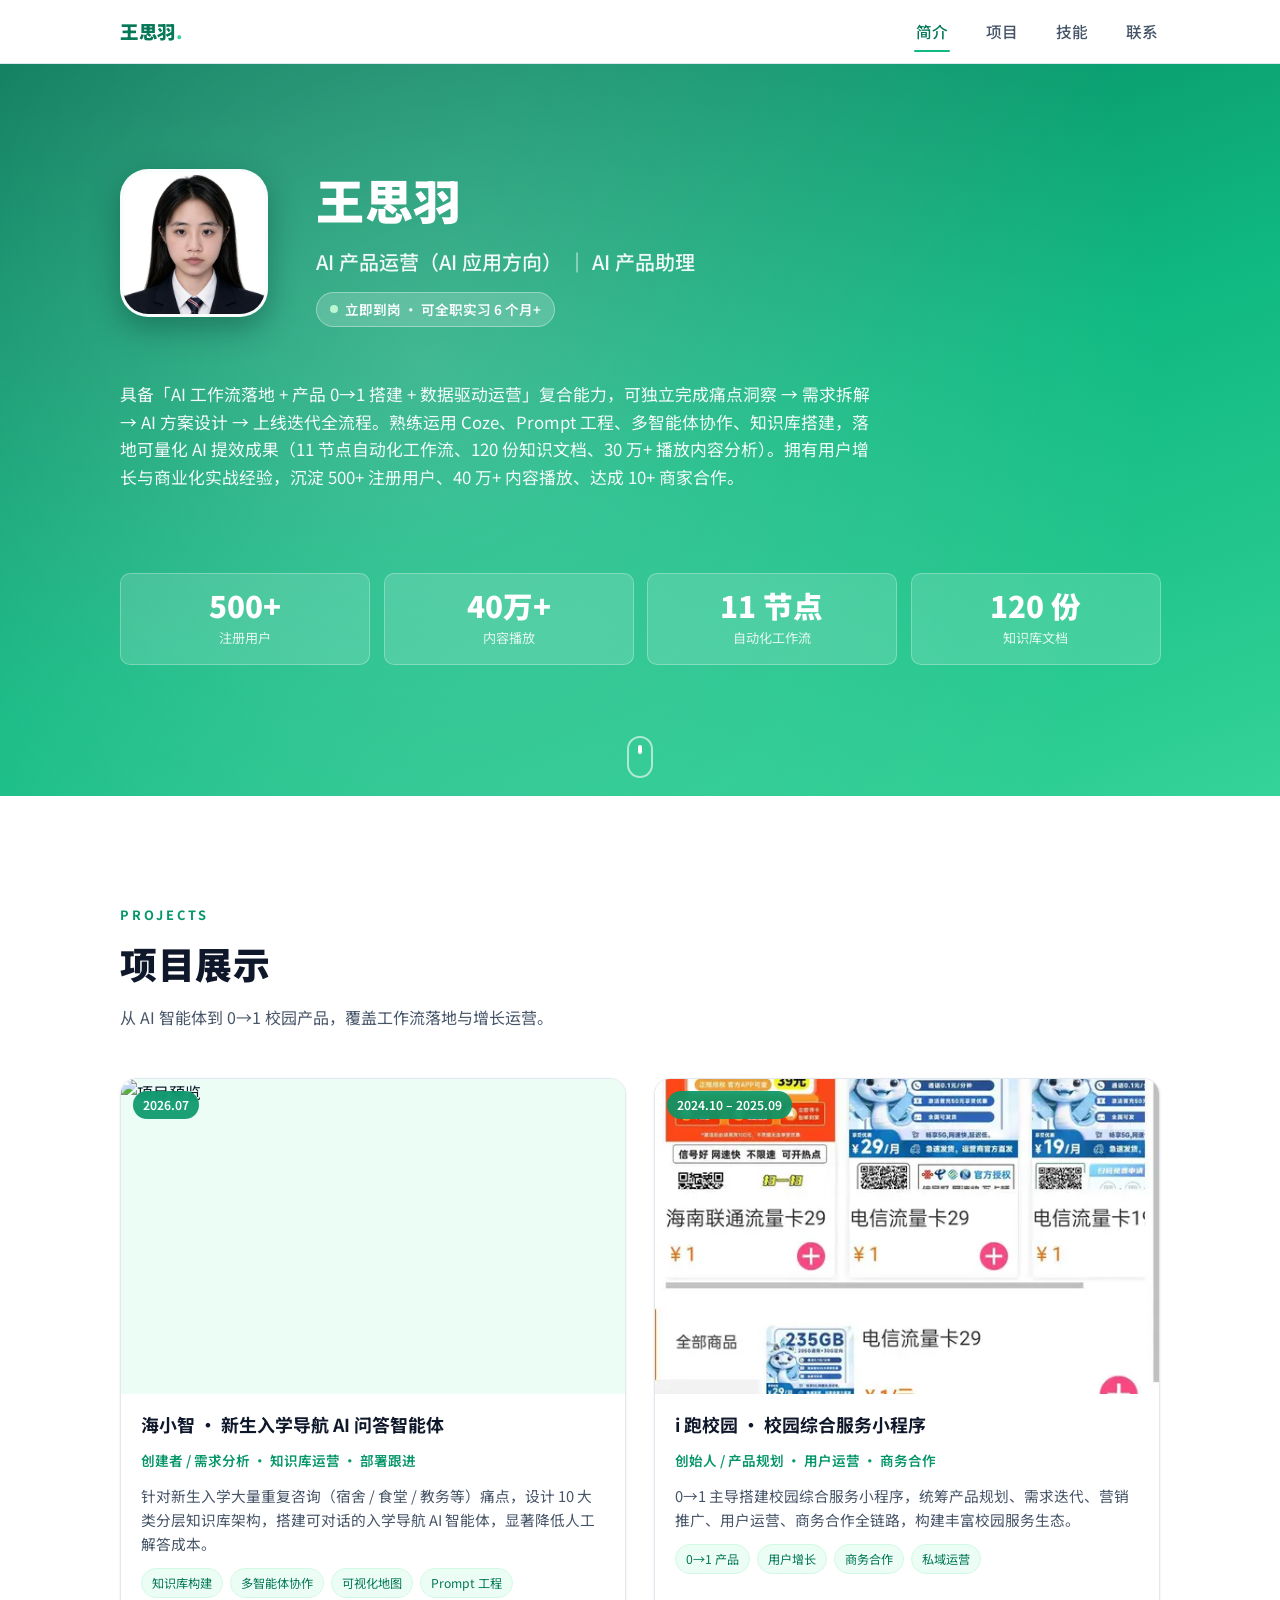
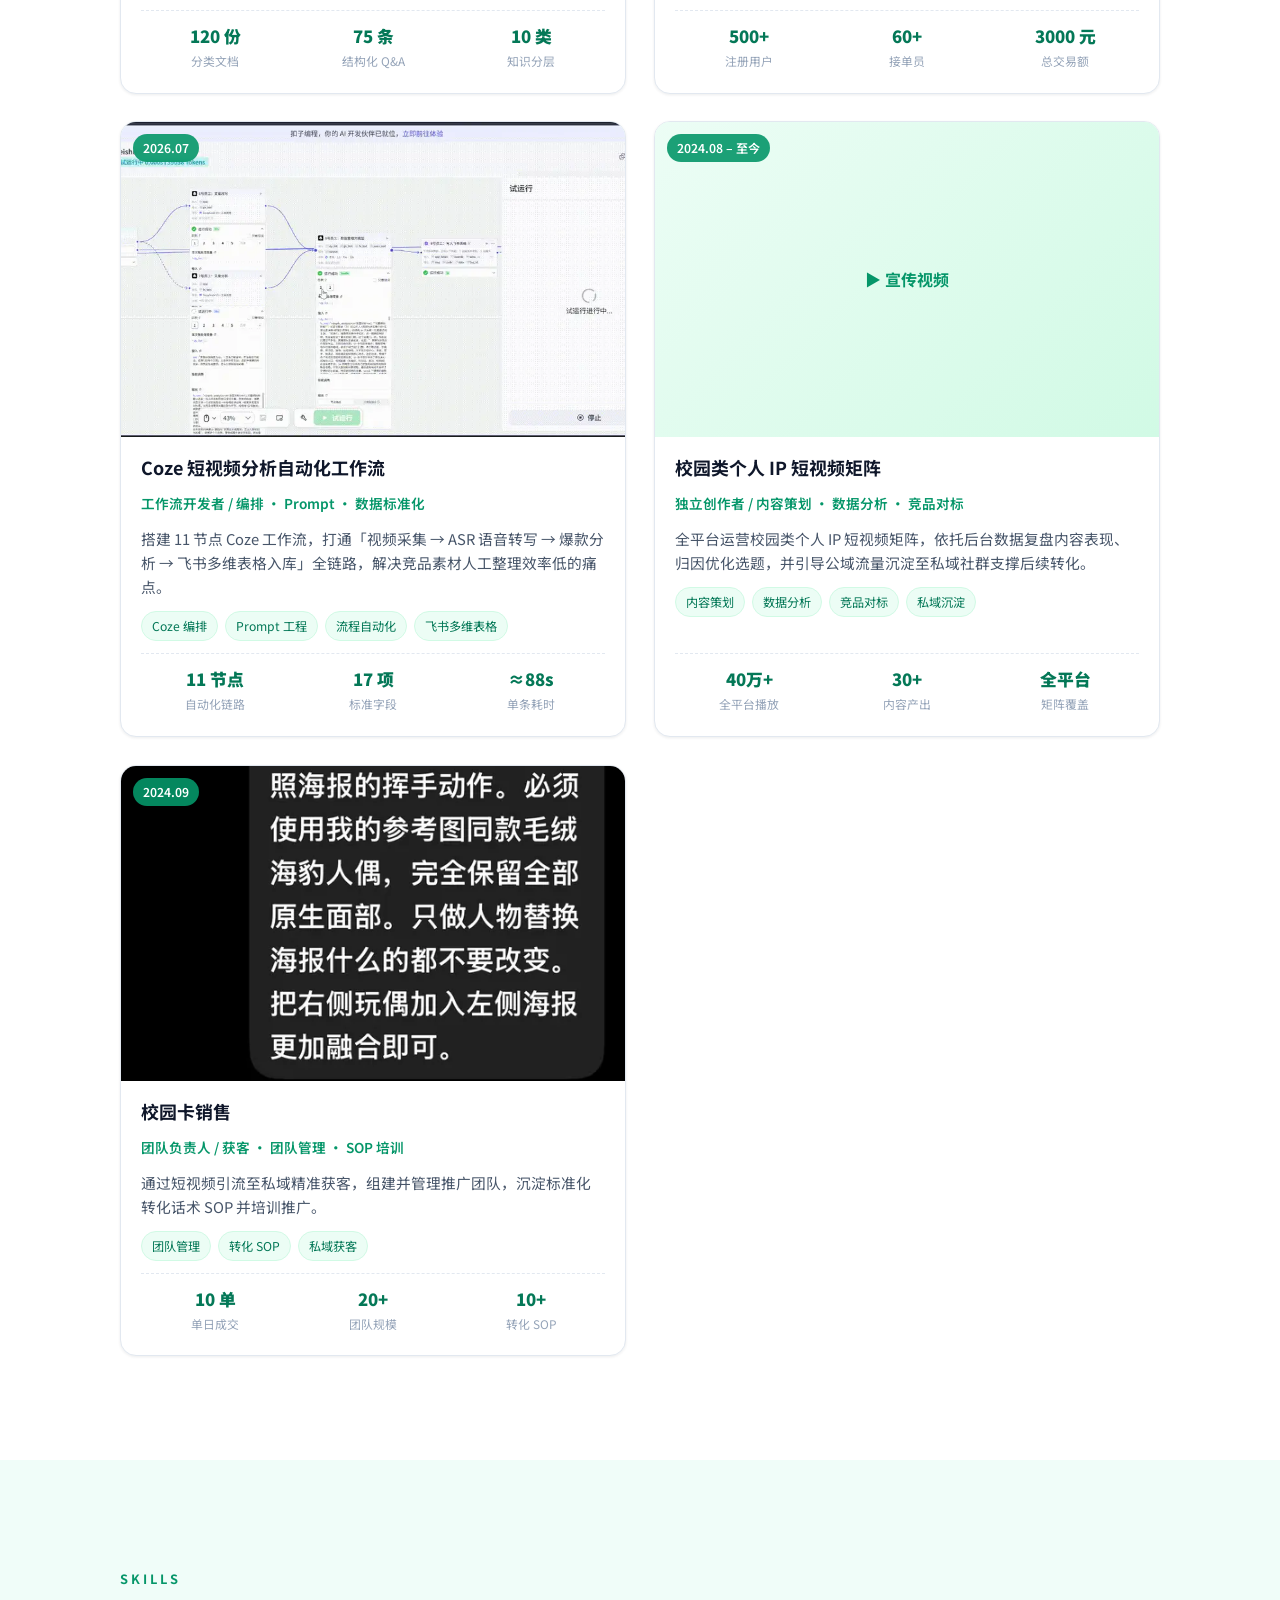
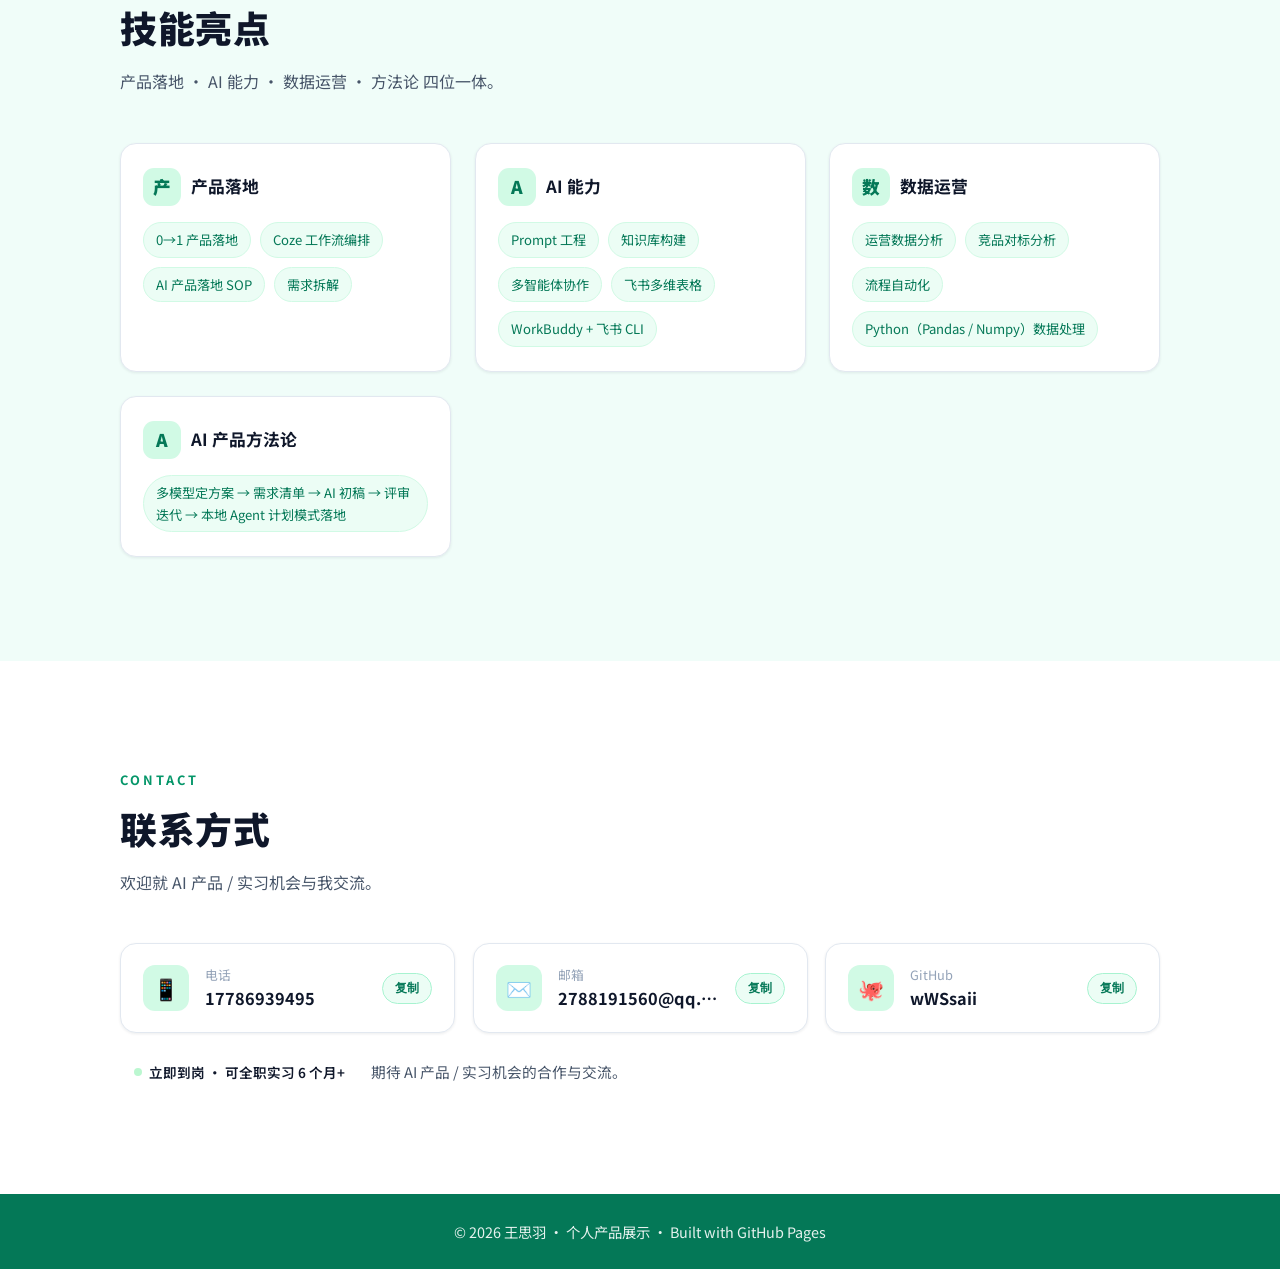
==== index.html @ ca80eb7d "feat: 构建王思羽个人产品展示单页应用：科技绿主题、data.json 数据驱动、响应式与滚动/悬停交互动效，适配 GitHub 变更类型: feat（新功能） 修改文件:   - assets/" ====
<!DOCTYPE html>
<html lang="zh-CN">
<head>
  <meta charset="UTF-8" />
  <meta name="viewport" content="width=device-width, initial-scale=1.0" />
  <title>王思羽 · 个人产品展示</title>
  <meta name="description" content="王思羽 · AI 产品运营 / AI 产品助理 个人产品展示 —— AI 工作流落地、产品 0→1 搭建、数据驱动运营。" />
  <link rel="preconnect" href="https://fonts.googleapis.com" />
  <link rel="preconnect" href="https://fonts.gstatic.com" crossorigin />
  <link href="https://fonts.googleapis.com/css2?family=Noto+Sans+SC:wght@400;500;700;900&display=swap" rel="stylesheet" />
  <link rel="stylesheet" href="assets/style.css" />
</head>
<body>
  <!-- 顶部导航 -->
  <header class="nav" id="nav">
    <div class="nav__inner">
      <a class="nav__brand" href="#hero" data-scroll>王思羽<span class="nav__brand-dot">.</span></a>
      <button class="nav__toggle" id="navToggle" aria-label="打开菜单" aria-expanded="false">
        <span></span><span></span><span></span>
      </button>
      <nav class="nav__links" id="navLinks">
        <a href="#hero" data-scroll>简介</a>
        <a href="#projects" data-scroll>项目</a>
        <a href="#skills" data-scroll>技能</a>
        <a href="#contact" data-scroll>联系</a>
      </nav>
    </div>
  </header>

  <main>
    <!-- 个人简介 / Hero -->
    <section id="hero" class="hero">
      <div class="hero__bg" aria-hidden="true"></div>
      <div class="container hero__inner" id="heroContent"><!-- JS 渲染 --></div>
      <a class="hero__scroll" href="#projects" data-scroll aria-label="向下滚动">
        <span class="hero__scroll-dot"></span>
      </a>
    </section>

    <!-- 项目展示 -->
    <section id="projects" class="section">
      <div class="container">
        <header class="section__head reveal">
          <span class="section__kicker">PROJECTS</span>
          <h2 class="section__title">项目展示</h2>
          <p class="section__sub">从 AI 智能体到 0→1 校园产品，覆盖工作流落地与增长运营。</p>
        </header>
        <div class="projects__grid" id="projectsGrid"><!-- JS 渲染 --></div>
      </div>
    </section>

    <!-- 技能亮点 -->
    <section id="skills" class="section section--alt">
      <div class="container">
        <header class="section__head reveal">
          <span class="section__kicker">SKILLS</span>
          <h2 class="section__title">技能亮点</h2>
          <p class="section__sub">产品落地 · AI 能力 · 数据运营 · 方法论 四位一体。</p>
        </header>
        <div class="skills__grid" id="skillsGrid"><!-- JS 渲染 --></div>
      </div>
    </section>

    <!-- 联系方式 -->
    <section id="contact" class="section">
      <div class="container">
        <header class="section__head reveal">
          <span class="section__kicker">CONTACT</span>
          <h2 class="section__title">联系方式</h2>
          <p class="section__sub">欢迎就 AI 产品 / 实习机会与我交流。</p>
        </header>
        <div id="contactWrap"><!-- JS 渲染 --></div>
      </div>
    </section>
  </main>

  <footer class="footer" id="footer"><!-- JS 渲染 --></footer>

  <!-- 灯箱 -->
  <div class="lightbox" id="lightbox" hidden aria-hidden="true">
    <div class="lightbox__backdrop" data-close></div>
    <div class="lightbox__panel" role="dialog" aria-modal="true">
      <button class="lightbox__close" data-close aria-label="关闭">&times;</button>
      <div class="lightbox__stage" id="lightboxStage"></div>
      <div class="lightbox__bar" id="lightboxBar"></div>
    </div>
  </div>

  <script src="assets/main.js"></script>
</body>
</html>
---- assets/style.css ----
/* ============================================================
   王思羽 · 个人产品展示  —  科技绿主题样式
   ============================================================ */

:root {
  /* 科技绿调色板 */
  --green-50: #ecfdf5;
  --green-100: #d1fae5;
  --green-200: #a7f3d0;
  --green-300: #6ee7b7;
  --green-400: #34d399;
  --green-500: #10b981;
  --green-600: #059669;
  --green-700: #047857;

  --accent: #34d399;
  --ink: #0f172a;        /* 主文字 */
  --muted: #475569;      /* 次要文字 */
  --faint: #94a3b8;      /* 弱化文字 */
  --bg: #ffffff;
  --bg-alt: #f0fdf9;     /* 浅绿区块 */
  --card: #ffffff;
  --border: #e2e8f0;
  --shadow-sm: 0 1px 3px rgba(15, 23, 42, .08);
  --shadow-md: 0 8px 24px rgba(5, 150, 105, .10);
  --shadow-lg: 0 18px 48px rgba(5, 150, 105, .18);

  --radius: 16px;
  --radius-sm: 10px;
  --maxw: 1120px;
  --nav-h: 64px;

  --ease: cubic-bezier(.2, .7, .2, 1);
  --font: "Noto Sans SC", -apple-system, BlinkMacSystemFont, "Segoe UI",
          "PingFang SC", "Microsoft YaHei", "Hiragino Sans GB", sans-serif;
}

* { box-sizing: border-box; }

html { scroll-behavior: smooth; }

body {
  margin: 0;
  font-family: var(--font);
  color: var(--ink);
  background: var(--bg);
  line-height: 1.65;
  -webkit-font-smoothing: antialiased;
  text-rendering: optimizeLegibility;
}

img, video { max-width: 100%; display: block; }

a { color: inherit; text-decoration: none; }

.container {
  width: 100%;
  max-width: var(--maxw);
  margin-inline: auto;
  padding-inline: clamp(18px, 5vw, 40px);
}

/* ====================== 导航 ====================== */
.nav {
  position: sticky;
  top: 0;
  z-index: 50;
  height: var(--nav-h);
  background: rgba(255, 255, 255, .82);
  backdrop-filter: saturate(160%) blur(12px);
  border-bottom: 1px solid var(--border);
  transition: box-shadow .3s var(--ease);
}
.nav.is-scrolled { box-shadow: var(--shadow-sm); }

.nav__inner {
  height: 100%;
  max-width: var(--maxw);
  margin-inline: auto;
  padding-inline: clamp(18px, 5vw, 40px);
  display: flex;
  align-items: center;
  justify-content: space-between;
}
.nav__brand {
  font-weight: 900;
  font-size: 1.15rem;
  letter-spacing: .5px;
  color: var(--green-700);
}
.nav__brand-dot { color: var(--green-400); }

.nav__links { display: flex; gap: clamp(14px, 3vw, 34px); }
.nav__links a {
  position: relative;
  font-weight: 500;
  font-size: .98rem;
  color: var(--muted);
  padding: 6px 2px;
  transition: color .25s var(--ease);
}
.nav__links a::after {
  content: "";
  position: absolute;
  left: 0; right: 100%;
  bottom: -2px;
  height: 2px;
  background: var(--green-500);
  border-radius: 2px;
  transition: right .3s var(--ease);
}
.nav__links a:hover,
.nav__links a.is-active { color: var(--green-700); }
.nav__links a:hover::after,
.nav__links a.is-active::after { right: 0; }

.nav__toggle {
  display: none;
  flex-direction: column;
  justify-content: center;
  gap: 5px;
  width: 42px; height: 42px;
  border: none;
  background: transparent;
  cursor: pointer;
}
.nav__toggle span {
  display: block;
  height: 2px;
  width: 22px;
  background: var(--ink);
  border-radius: 2px;
  transition: transform .3s var(--ease), opacity .3s var(--ease);
}
.nav.is-open .nav__toggle span:nth-child(1) { transform: translateY(7px) rotate(45deg); }
.nav.is-open .nav__toggle span:nth-child(2) { opacity: 0; }
.nav.is-open .nav__toggle span:nth-child(3) { transform: translateY(-7px) rotate(-45deg); }

/* ====================== Hero / 简介 ====================== */
.hero {
  position: relative;
  overflow: hidden;
  padding-top: clamp(48px, 9vw, 96px);
  padding-bottom: clamp(64px, 11vw, 130px);
  background: linear-gradient(160deg, var(--green-700), var(--green-500) 55%, var(--green-400));
  color: #fff;
}
.hero__bg {
  position: absolute;
  inset: -30% -10% auto -10%;
  height: 160%;
  background:
    radial-gradient(40% 55% at 18% 22%, rgba(255,255,255,.22), transparent 60%),
    radial-gradient(45% 50% at 82% 30%, rgba(255,255,255,.16), transparent 60%),
    radial-gradient(35% 45% at 60% 85%, rgba(255,255,255,.14), transparent 60%);
  background-size: 200% 200%;
  animation: bgFloat 16s var(--ease) infinite alternate;
  pointer-events: none;
}
@keyframes bgFloat {
  0%   { background-position: 0% 0%, 100% 0%, 50% 100%; }
  100% { background-position: 30% 40%, 70% 30%, 40% 60%; }
}

.hero__inner {
  position: relative;
  display: grid;
  grid-template-columns: auto 1fr;
  gap: clamp(22px, 4vw, 48px);
  align-items: center;
}
.avatar {
  width: clamp(96px, 16vw, 148px);
  height: clamp(96px, 16vw, 148px);
  border-radius: 28px;
  display: grid;
  place-items: center;
  font-size: clamp(2.6rem, 7vw, 4rem);
  font-weight: 900;
  color: var(--green-700);
  background: rgba(255, 255, 255, .92);
  box-shadow: 0 12px 30px rgba(2, 44, 34, .35);
  border: 3px solid rgba(255, 255, 255, .6);
}
.avatar--img { object-fit: cover; padding: 0; line-height: 0; }
.hero__name {
  margin: 0;
  font-size: clamp(1.9rem, 5vw, 3rem);
  font-weight: 900;
  letter-spacing: .5px;
}
.hero__title {
  margin: 6px 0 14px;
  font-size: clamp(1rem, 2.4vw, 1.25rem);
  font-weight: 500;
  color: rgba(255, 255, 255, .92);
}
.badge {
  display: inline-flex;
  align-items: center;
  gap: 7px;
  padding: 5px 13px;
  border-radius: 999px;
  font-size: .85rem;
  font-weight: 600;
  background: rgba(255, 255, 255, .18);
  border: 1px solid rgba(255, 255, 255, .35);
  backdrop-filter: blur(4px);
}
.badge::before {
  content: "";
  width: 8px; height: 8px;
  border-radius: 50%;
  background: #bbf7d0;
  box-shadow: 0 0 0 0 rgba(187, 247, 208, .8);
  animation: pulse 2s infinite;
}
@keyframes pulse {
  0%   { box-shadow: 0 0 0 0 rgba(187, 247, 208, .7); }
  70%  { box-shadow: 0 0 0 9px rgba(187, 247, 208, 0); }
  100% { box-shadow: 0 0 0 0 rgba(187, 247, 208, 0); }
}

.hero__summary {
  grid-column: 1 / -1;
  margin: 6px 0 0;
  max-width: 760px;
  color: rgba(255, 255, 255, .94);
  font-size: clamp(.95rem, 2vw, 1.05rem);
}

.hero__stats {
  grid-column: 1 / -1;
  margin-top: clamp(20px, 4vw, 34px);
  display: grid;
  grid-template-columns: repeat(4, 1fr);
  gap: 14px;
}
.stat {
  background: rgba(255, 255, 255, .14);
  border: 1px solid rgba(255, 255, 255, .28);
  border-radius: var(--radius-sm);
  padding: 16px 14px;
  text-align: center;
  transition: transform .3s var(--ease), background .3s var(--ease);
}
.stat:hover { transform: translateY(-4px); background: rgba(255, 255, 255, .22); }
.stat__value {
  font-size: clamp(1.3rem, 3.4vw, 1.85rem);
  font-weight: 900;
  line-height: 1.1;
}
.stat__label { font-size: .82rem; color: rgba(255, 255, 255, .85); margin-top: 4px; }

.hero__scroll {
  position: absolute;
  left: 50%;
  bottom: 18px;
  transform: translateX(-50%);
  width: 26px; height: 42px;
  border: 2px solid rgba(255, 255, 255, .6);
  border-radius: 16px;
  display: grid;
  place-items: start center;
  padding-top: 7px;
}
.hero__scroll-dot {
  width: 4px; height: 9px;
  border-radius: 4px;
  background: #fff;
  animation: scrollDot 1.8s var(--ease) infinite;
}
@keyframes scrollDot {
  0% { transform: translateY(0); opacity: 1; }
  70% { transform: translateY(14px); opacity: .2; }
  100% { transform: translateY(0); opacity: 1; }
}

/* ====================== 通用 Section ====================== */
.section { padding: clamp(56px, 9vw, 104px) 0; }
.section--alt { background: var(--bg-alt); }
.section__head { max-width: 720px; margin-bottom: clamp(28px, 5vw, 48px); }
.section__kicker {
  display: inline-block;
  font-size: .8rem;
  font-weight: 700;
  letter-spacing: 3px;
  color: var(--green-600);
  margin-bottom: 8px;
}
.section__title {
  margin: 0;
  font-size: clamp(1.6rem, 4vw, 2.3rem);
  font-weight: 900;
  letter-spacing: .5px;
}
.section__sub { margin: 10px 0 0; color: var(--muted); font-size: 1rem; }

/* ====================== 项目卡片 ====================== */
.projects__grid {
  display: grid;
  grid-template-columns: repeat(auto-fill, minmax(330px, 1fr));
  gap: clamp(18px, 3vw, 28px);
}
.card {
  display: flex;
  flex-direction: column;
  background: var(--card);
  border: 1px solid var(--border);
  border-radius: var(--radius);
  overflow: hidden;
  box-shadow: var(--shadow-sm);
  cursor: pointer;
  transition: transform .35s var(--ease), box-shadow .35s var(--ease), border-color .35s var(--ease);
}
.card:hover {
  transform: translateY(-8px);
  box-shadow: var(--shadow-lg);
  border-color: var(--green-200);
}
.card__media {
  position: relative;
  aspect-ratio: 16 / 10;
  background: var(--green-50);
  overflow: hidden;
}
.card__media img,
.card__media video {
  width: 100%; height: 100%;
  object-fit: cover;
  transition: transform .5s var(--ease);
}
.card:hover .card__media img,
.card:hover .card__media video { transform: scale(1.06); }
.card__media-placeholder {
  position: absolute; inset: 0;
  display: grid; place-items: center;
  color: var(--green-600);
  font-weight: 700;
  background: linear-gradient(135deg, var(--green-50), var(--green-100));
}
.card__period {
  position: absolute;
  top: 12px; left: 12px;
  padding: 4px 10px;
  font-size: .76rem;
  font-weight: 600;
  color: #fff;
  background: rgba(5, 150, 105, .9);
  border-radius: 999px;
  backdrop-filter: blur(2px);
}
.card__more {
  position: absolute;
  bottom: 12px; right: 12px;
  padding: 5px 11px;
  font-size: .78rem;
  font-weight: 600;
  color: var(--green-700);
  background: rgba(255, 255, 255, .92);
  border-radius: 999px;
  opacity: 0;
  transform: translateY(6px);
  transition: opacity .3s var(--ease), transform .3s var(--ease);
}
.card:hover .card__more { opacity: 1; transform: translateY(0); }

.card__body { padding: 18px 20px 22px; display: flex; flex-direction: column; gap: 12px; flex: 1; }
.card__name { margin: 0; font-size: 1.12rem; font-weight: 700; line-height: 1.4; }
.card__role { margin: 0; font-size: .85rem; color: var(--green-600); font-weight: 600; }
.card__desc { margin: 0; color: var(--muted); font-size: .92rem; }
.card__tags { display: flex; flex-wrap: wrap; gap: 7px; }
.tag {
  font-size: .76rem;
  padding: 4px 10px;
  border-radius: 999px;
  color: var(--green-700);
  background: var(--green-50);
  border: 1px solid var(--green-100);
  transition: background .25s var(--ease), color .25s var(--ease);
}
.card:hover .tag { background: var(--green-100); }
.card__metrics {
  margin-top: auto;
  display: flex;
  gap: 10px;
  padding-top: 12px;
  border-top: 1px dashed var(--border);
}
.metric { flex: 1; text-align: center; }
.metric__value { font-size: 1.05rem; font-weight: 900; color: var(--green-700); }
.metric__label { font-size: .74rem; color: var(--faint); }

/* ====================== 技能 ====================== */
.skills__grid {
  display: grid;
  grid-template-columns: repeat(auto-fill, minmax(260px, 1fr));
  gap: clamp(16px, 3vw, 24px);
}
.skill-card {
  background: var(--card);
  border: 1px solid var(--border);
  border-radius: var(--radius);
  padding: 24px 22px;
  box-shadow: var(--shadow-sm);
  transition: transform .35s var(--ease), box-shadow .35s var(--ease);
}
.skill-card:hover { transform: translateY(-6px); box-shadow: var(--shadow-md); }
.skill-card__head {
  display: flex; align-items: center; gap: 10px;
  margin-bottom: 16px;
}
.skill-card__icon {
  width: 38px; height: 38px;
  border-radius: 11px;
  display: grid; place-items: center;
  background: var(--green-100);
  color: var(--green-700);
  font-weight: 900;
  font-size: 1.1rem;
}
.skill-card__cat { margin: 0; font-size: 1.05rem; font-weight: 700; }
.skill-card__items { display: flex; flex-wrap: wrap; gap: 9px; }
.skill-card__items .tag {
  cursor: default;
  font-size: .82rem;
  padding: 6px 12px;
  transition: transform .25s var(--ease), background .25s var(--ease);
}
.skill-card__items .tag:hover { transform: translateY(-3px); background: var(--green-500); color: #fff; border-color: var(--green-500); }

/* ====================== 联系方式 ====================== */
.contact__grid {
  display: grid;
  grid-template-columns: repeat(auto-fit, minmax(240px, 1fr));
  gap: 18px;
}
.contact-card {
  display: flex;
  align-items: center;
  gap: 16px;
  background: var(--card);
  border: 1px solid var(--border);
  border-radius: var(--radius);
  padding: 20px 22px;
  box-shadow: var(--shadow-sm);
  transition: transform .3s var(--ease), box-shadow .3s var(--ease);
}
.contact-card:hover { transform: translateY(-5px); box-shadow: var(--shadow-md); border-color: var(--green-200); }
.contact-card__icon {
  flex: none;
  width: 46px; height: 46px;
  border-radius: 12px;
  display: grid; place-items: center;
  background: var(--green-100);
  color: var(--green-700);
  font-size: 1.3rem;
}
.contact-card__meta { min-width: 0; }
.contact-card__label { font-size: .8rem; color: var(--faint); }
.contact-card__value {
  font-weight: 700;
  font-size: 1.02rem;
  color: var(--ink);
  overflow: hidden; text-overflow: ellipsis; white-space: nowrap;
}
.contact-card__copy {
  margin-left: auto;
  flex: none;
  border: 1px solid var(--green-200);
  background: var(--green-50);
  color: var(--green-700);
  font-size: .78rem;
  font-weight: 600;
  padding: 6px 12px;
  border-radius: 999px;
  cursor: pointer;
  transition: background .25s var(--ease), color .25s var(--ease);
}
.contact-card__copy:hover { background: var(--green-500); color: #fff; border-color: var(--green-500); }
.contact-card__copy.is-done { background: var(--green-600); color: #fff; border-color: var(--green-600); }
.contact__avail {
  margin-top: 22px;
  display: flex; align-items: center; gap: 12px;
  flex-wrap: wrap;
}

/* ====================== 页脚 ====================== */
.footer {
  background: var(--green-700);
  color: rgba(255, 255, 255, .9);
  text-align: center;
  padding: 26px 18px;
  font-size: .9rem;
}

/* ====================== 灯箱 ====================== */
.lightbox {
  position: fixed;
  inset: 0;
  z-index: 100;
  display: grid;
  place-items: center;
  padding: clamp(14px, 4vw, 40px);
}
.lightbox[hidden] { display: none; }
.lightbox__backdrop {
  position: absolute; inset: 0;
  background: rgba(8, 28, 22, .82);
  backdrop-filter: blur(4px);
  animation: fadeIn .3s var(--ease);
}
.lightbox__panel {
  position: relative;
  width: min(960px, 100%);
  max-height: 90vh;
  overflow: auto;
  background: var(--bg);
  border-radius: var(--radius);
  box-shadow: var(--shadow-lg);
  animation: popIn .35s var(--ease);
}
@keyframes fadeIn { from { opacity: 0; } to { opacity: 1; } }
@keyframes popIn { from { opacity: 0; transform: translateY(16px) scale(.98); } to { opacity: 1; transform: none; } }
.lightbox__close {
  position: absolute; top: 12px; right: 12px;
  z-index: 2;
  width: 38px; height: 38px;
  border: none; border-radius: 50%;
  background: rgba(255, 255, 255, .9);
  color: var(--ink);
  font-size: 1.5rem; line-height: 1;
  cursor: pointer;
  box-shadow: var(--shadow-sm);
}
.lightbox__stage { background: var(--green-50); }
.lightbox__stage img,
.lightbox__stage video { width: 100%; max-height: 62vh; object-fit: contain; background: #06231a; }
.lightbox__bar { padding: 20px 24px 26px; }
.lightbox__bar h3 { margin: 0 0 4px; font-size: 1.2rem; }
.lightbox__bar .role { margin: 0 0 12px; color: var(--green-600); font-weight: 600; font-size: .9rem; }
.lightbox__bar p { margin: 0 0 12px; color: var(--muted); }
.lightbox__bar ul { margin: 0; padding-left: 18px; color: var(--muted); }
.lightbox__bar li { margin: 6px 0; }
.lightbox__thumbs { display: flex; gap: 8px; flex-wrap: wrap; margin-top: 14px; }
.lightbox__thumbs button {
  width: 64px; height: 44px;
  border: 2px solid transparent;
  border-radius: 8px;
  overflow: hidden;
  padding: 0; cursor: pointer;
  background: var(--green-100);
}
.lightbox__thumbs button.is-active { border-color: var(--green-600); }
.lightbox__thumbs img { width: 100%; height: 100%; object-fit: cover; }
.lightbox__nav {
  position: absolute; top: 50%; transform: translateY(-50%);
  width: 42px; height: 42px; border: none; border-radius: 50%;
  background: rgba(255,255,255,.9); cursor: pointer; font-size: 1.3rem; color: var(--ink);
  box-shadow: var(--shadow-sm);
}
.lightbox__nav--prev { left: 12px; }
.lightbox__nav--next { right: 12px; }

/* ====================== 滚动渐显 ====================== */
.reveal {
  opacity: 0;
  transform: translateY(28px);
  transition: opacity .7s var(--ease), transform .7s var(--ease);
  will-change: opacity, transform;
}
.reveal.is-visible { opacity: 1; transform: none; }
.reveal[data-delay="1"] { transition-delay: .08s; }
.reveal[data-delay="2"] { transition-delay: .16s; }
.reveal[data-delay="3"] { transition-delay: .24s; }
.reveal[data-delay="4"] { transition-delay: .32s; }

/* ====================== 响应式 ====================== */
@media (max-width: 860px) {
  .nav__toggle { display: flex; }
  .nav__links {
    position: absolute;
    top: var(--nav-h); left: 0; right: 0;
    flex-direction: column;
    gap: 0;
    background: #fff;
    border-bottom: 1px solid var(--border);
    box-shadow: var(--shadow-md);
    max-height: 0;
    overflow: hidden;
    transition: max-height .35s var(--ease);
  }
  .nav.is-open .nav__links { max-height: 280px; }
  .nav__links a { padding: 15px clamp(18px, 5vw, 40px); border-top: 1px solid var(--border); }
  .nav__links a::after { display: none; }
}

@media (max-width: 720px) {
  .hero__inner { grid-template-columns: 1fr; text-align: left; }
  .hero__stats { grid-template-columns: repeat(2, 1fr); }
}

@media (max-width: 460px) {
  .projects__grid { grid-template-columns: 1fr; }
  .hero__stats { grid-template-columns: repeat(2, 1fr); }
}

/* ====================== 降低动效偏好 ====================== */
@media (prefers-reduced-motion: reduce) {
  * { animation: none !important; scroll-behavior: auto !important; }
  .reveal { opacity: 1; transform: none; transition: none; }
  .card:hover, .skill-card:hover, .contact-card:hover, .stat:hover { transform: none; }
}
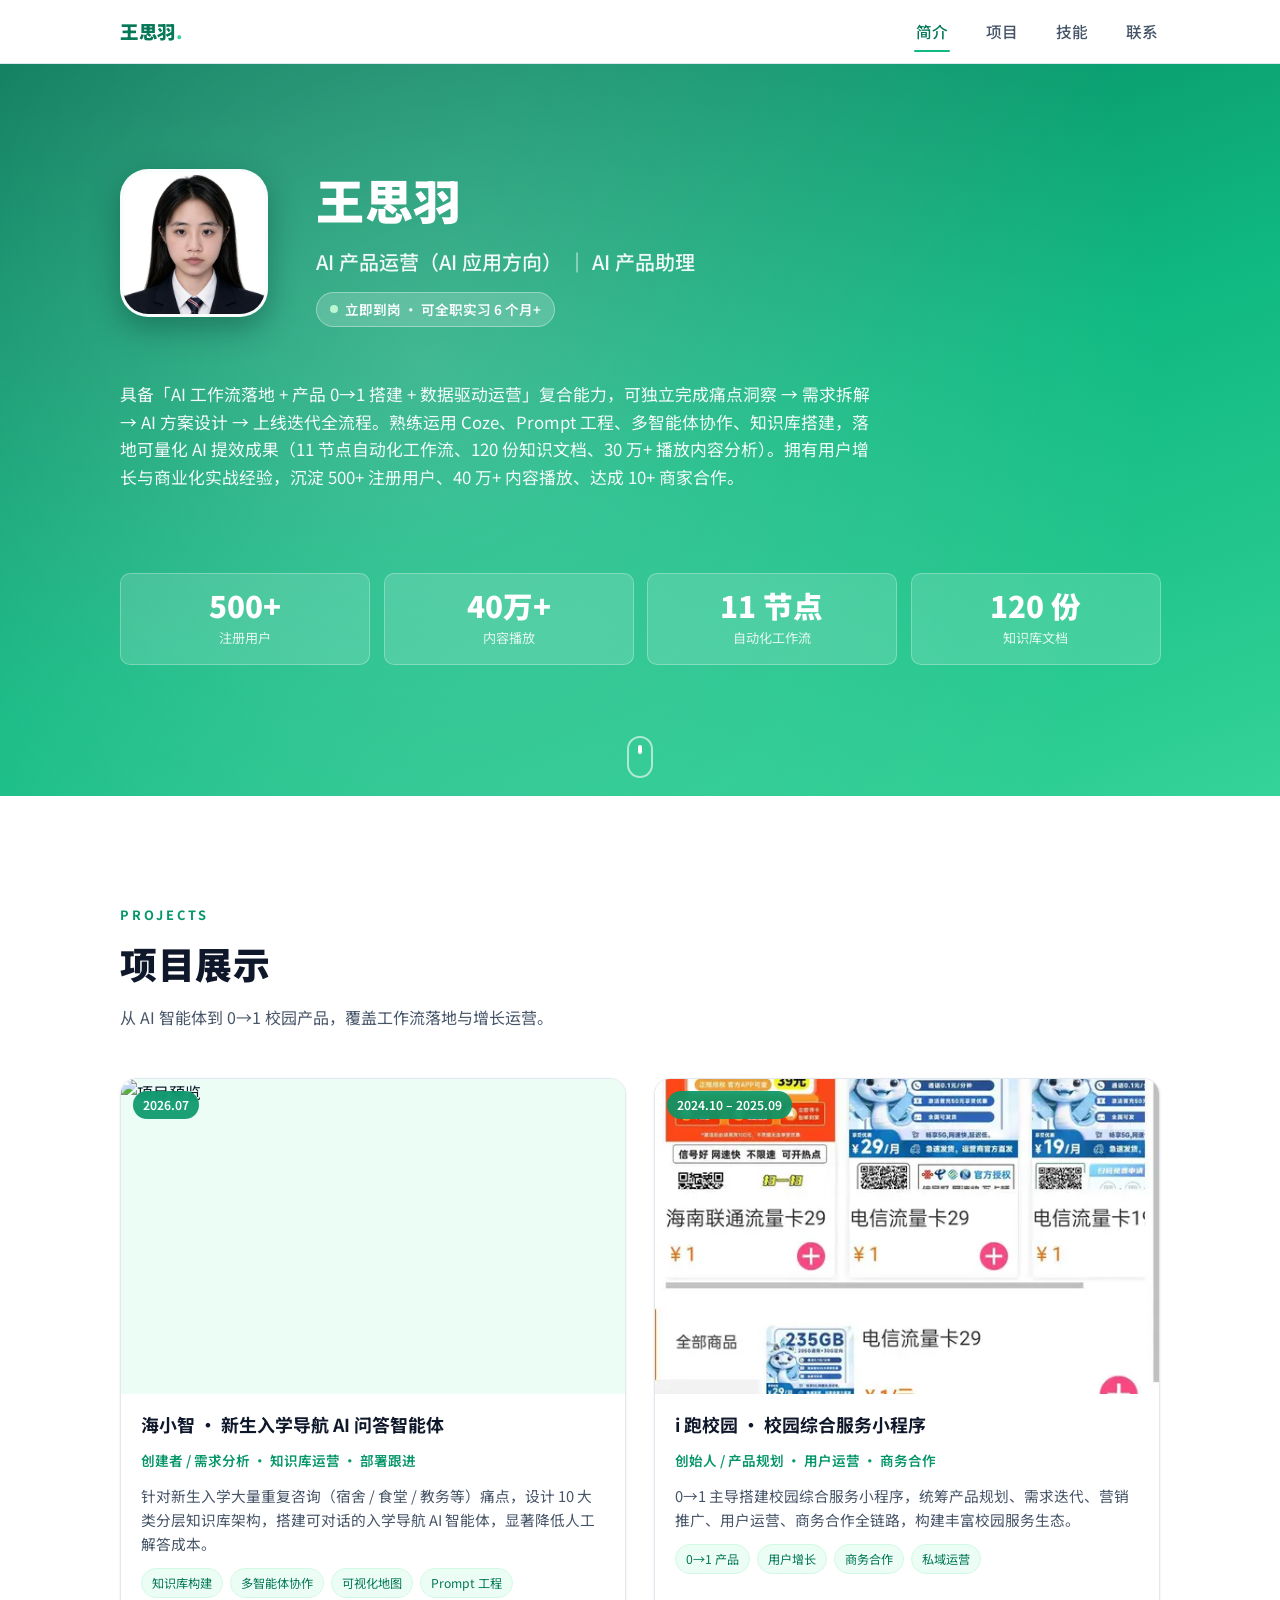
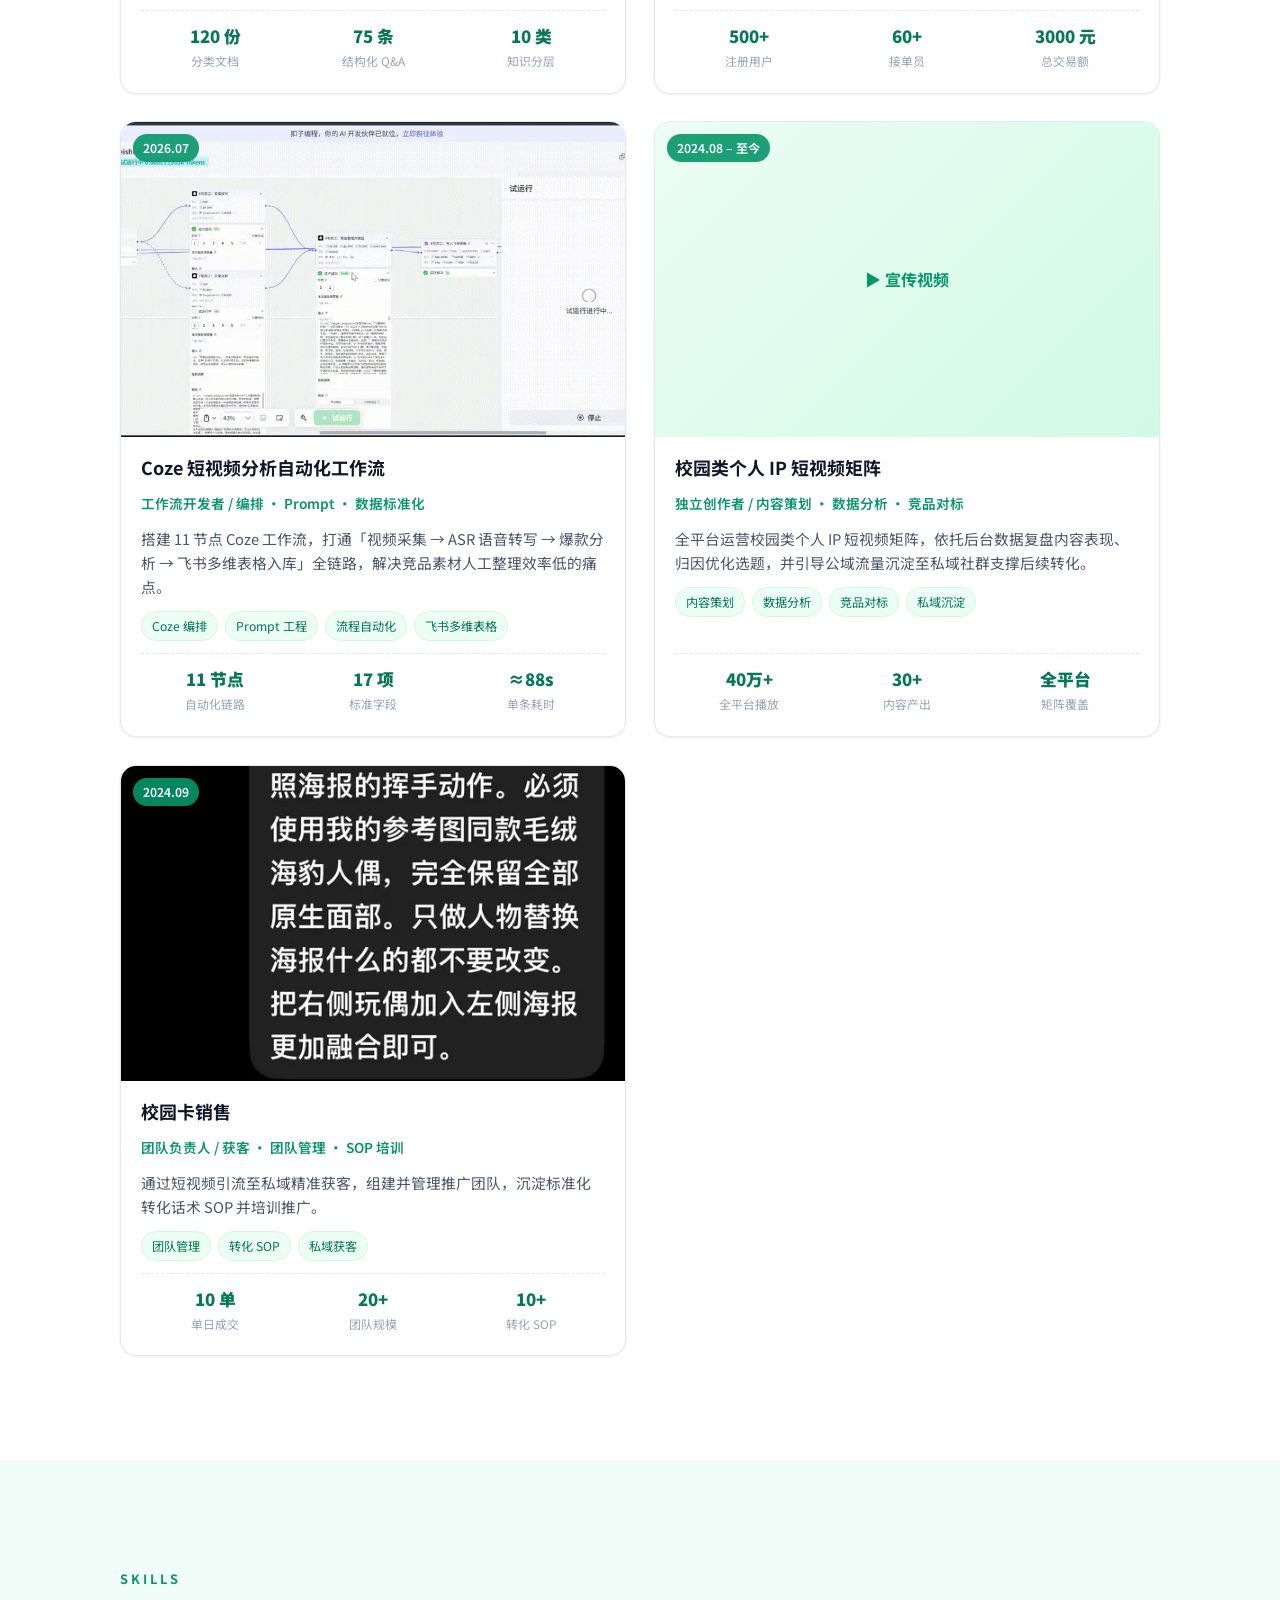
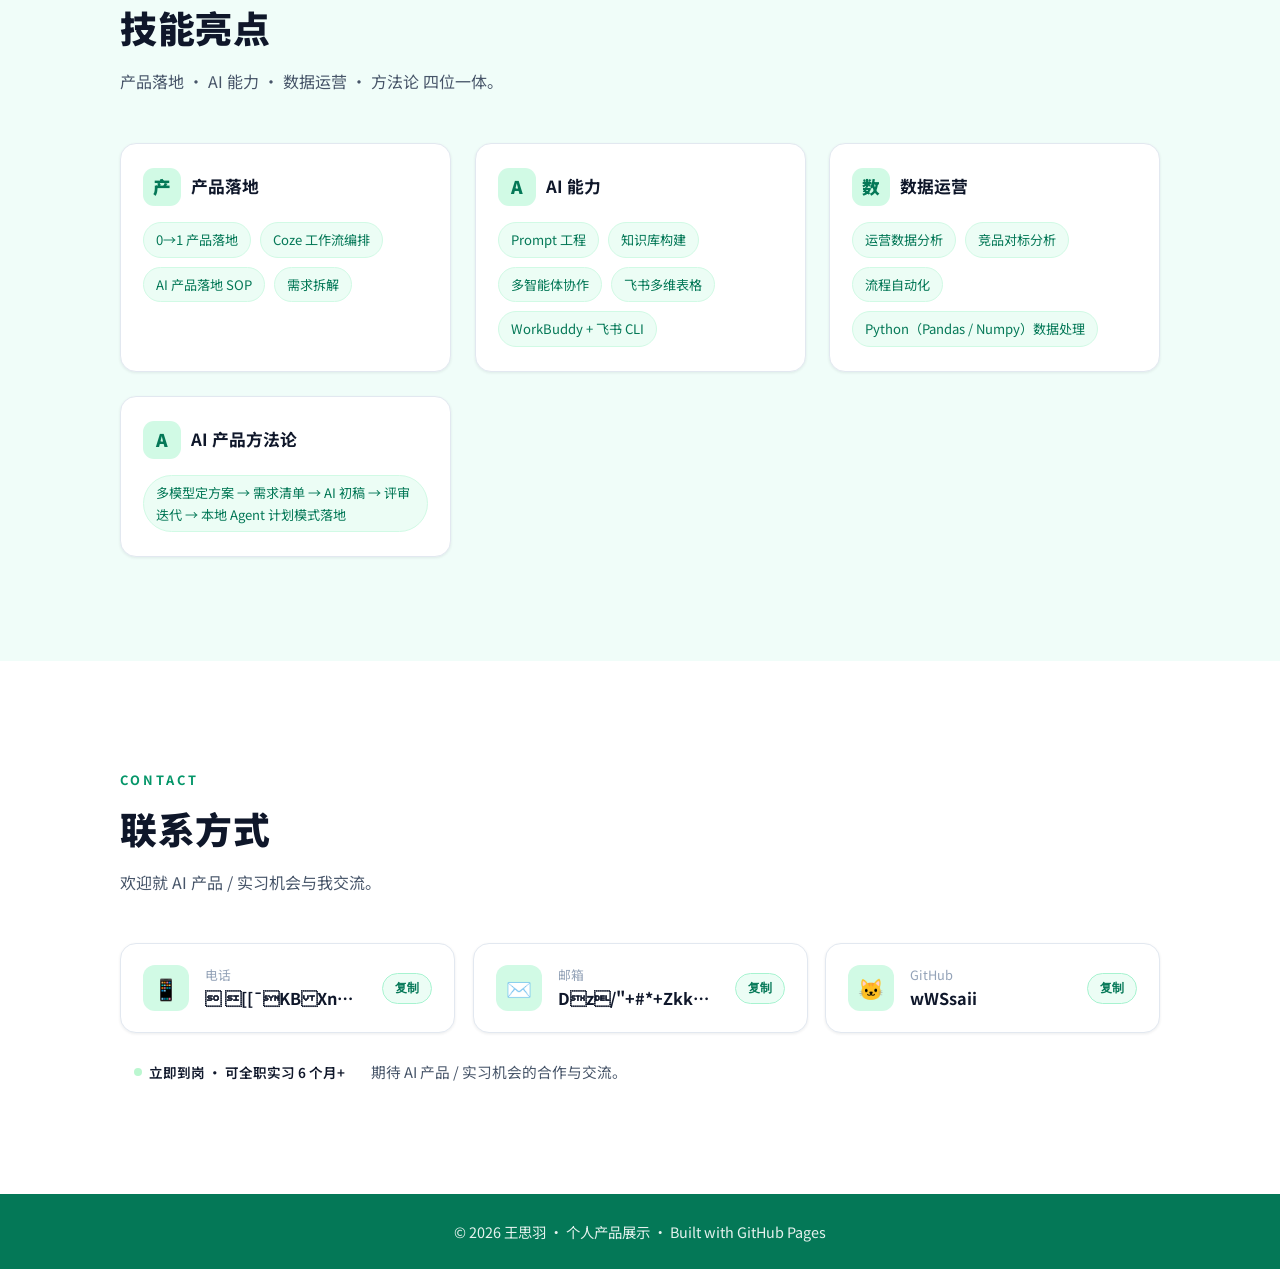
==== commit 6f1eb3a5: "refactor: 重构为单文件内联版：CSS/JS/数据全部嵌入 index.html，移除独立 data.json 与 assets/。 变更类型: refactor（重构） 修改文件:   - " ====
--- a/index.html
+++ b/index.html
@@ -8,9 +8,615 @@
   <link rel="preconnect" href="https://fonts.googleapis.com" />
   <link rel="preconnect" href="https://fonts.gstatic.com" crossorigin />
   <link href="https://fonts.googleapis.com/css2?family=Noto+Sans+SC:wght@400;500;700;900&display=swap" rel="stylesheet" />
-  <link rel="stylesheet" href="assets/style.css" />
+<style>
+/* ============================================================
+   王思羽 · 个人产品展示  —  科技绿主题（内联单文件版）
+   ============================================================ */
+
+:root {
+  --green-50: #ecfdf5;
+  --green-100: #d1fae5;
+  --green-200: #a7f3d0;
+  --green-300: #6ee7b7;
+  --green-400: #34d399;
+  --green-500: #10b981;
+  --green-600: #059669;
+  --green-700: #047857;
+
+  --accent: #34d399;
+  --ink: #0f172a;
+  --muted: #475569;
+  --faint: #94a3b8;
+  --bg: #ffffff;
+  --bg-alt: #f0fdf9;
+  --card: #ffffff;
+  --border: #e2e8f0;
+  --shadow-sm: 0 1px 3px rgba(15, 23, 42, .08);
+  --shadow-md: 0 8px 24px rgba(5, 150, 105, .10);
+  --shadow-lg: 0 18px 48px rgba(5, 150, 105, .18);
+
+  --radius: 16px;
+  --radius-sm: 10px;
+  --maxw: 1120px;
+  --nav-h: 64px;
+
+  --ease: cubic-bezier(.2, .7, .2, 1);
+  --font: "Noto Sans SC", -apple-system, BlinkMacSystemFont, "Segoe UI",
+          "PingFang SC", "Microsoft YaHei", "Hiragino Sans GB", sans-serif;
+}
+
+* { box-sizing: border-box; }
+
+html { scroll-behavior: smooth; }
+
+body {
+  margin: 0;
+  font-family: var(--font);
+  color: var(--ink);
+  background: var(--bg);
+  line-height: 1.65;
+  -webkit-font-smoothing: antialiased;
+  text-rendering: optimizeLegibility;
+}
+
+img, video { max-width: 100%; display: block; }
+
+a { color: inherit; text-decoration: none; }
+
+.container {
+  width: 100%;
+  max-width: var(--maxw);
+  margin-inline: auto;
+  padding-inline: clamp(18px, 5vw, 40px);
+}
+
+/* ====== 导航 ====== */
+.nav {
+  position: sticky;
+  top: 0;
+  z-index: 50;
+  height: var(--nav-h);
+  background: rgba(255, 255, 255, .82);
+  backdrop-filter: saturate(160%) blur(12px);
+  border-bottom: 1px solid var(--border);
+  transition: box-shadow .3s var(--ease);
+}
+.nav.is-scrolled { box-shadow: var(--shadow-sm); }
+
+.nav__inner {
+  height: 100%;
+  max-width: var(--maxw);
+  margin-inline: auto;
+  padding-inline: clamp(18px, 5vw, 40px);
+  display: flex;
+  align-items: center;
+  justify-content: space-between;
+}
+.nav__brand {
+  font-weight: 900;
+  font-size: 1.15rem;
+  letter-spacing: .5px;
+  color: var(--green-700);
+}
+.nav__brand-dot { color: var(--green-400); }
+
+.nav__links { display: flex; gap: clamp(14px, 3vw, 34px); }
+.nav__links a {
+  position: relative;
+  font-weight: 500;
+  font-size: .98rem;
+  color: var(--muted);
+  padding: 6px 2px;
+  transition: color .25s var(--ease);
+}
+.nav__links a::after {
+  content: "";
+  position: absolute;
+  left: 0; right: 100%;
+  bottom: -2px;
+  height: 2px;
+  background: var(--green-500);
+  border-radius: 2px;
+  transition: right .3s var(--ease);
+}
+.nav__links a:hover,
+.nav__links a.is-active { color: var(--green-700); }
+.nav__links a:hover::after,
+.nav__links a.is-active::after { right: 0; }
+
+.nav__toggle {
+  display: none;
+  flex-direction: column;
+  justify-content: center;
+  gap: 5px;
+  width: 42px; height: 42px;
+  border: none;
+  background: transparent;
+  cursor: pointer;
+}
+.nav__toggle span {
+  display: block;
+  height: 2px;
+  width: 22px;
+  background: var(--ink);
+  border-radius: 2px;
+  transition: transform .3s var(--ease), opacity .3s var(--ease);
+}
+.nav.is-open .nav__toggle span:nth-child(1) { transform: translateY(7px) rotate(45deg); }
+.nav.is-open .nav__toggle span:nth-child(2) { opacity: 0; }
+.nav.is-open .nav__toggle span:nth-child(3) { transform: translateY(-7px) rotate(-45deg); }
+
+/* ====== Hero / 简介 ====== */
+.hero {
+  position: relative;
+  overflow: hidden;
+  padding-top: clamp(48px, 9vw, 96px);
+  padding-bottom: clamp(64px, 11vw, 130px);
+  background: linear-gradient(160deg, var(--green-700), var(--green-500) 55%, var(--green-400));
+  color: #fff;
+}
+.hero__bg {
+  position: absolute;
+  inset: -30% -10% auto -10%;
+  height: 160%;
+  background:
+    radial-gradient(40% 55% at 18% 22%, rgba(255,255,255,.22), transparent 60%),
+    radial-gradient(45% 50% at 82% 30%, rgba(255,255,255,.16), transparent 60%),
+    radial-gradient(35% 45% at 60% 85%, rgba(255,255,255,.14), transparent 60%);
+  background-size: 200% 200%;
+  animation: bgFloat 16s var(--ease) infinite alternate;
+  pointer-events: none;
+}
+@keyframes bgFloat {
+  0%   { background-position: 0% 0%, 100% 0%, 50% 100%; }
+  100% { background-position: 30% 40%, 70% 30%, 40% 60%; }
+}
+
+.hero__inner {
+  position: relative;
+  display: grid;
+  grid-template-columns: auto 1fr;
+  gap: clamp(22px, 4vw, 48px);
+  align-items: center;
+}
+.avatar {
+  width: clamp(96px, 16vw, 148px);
+  height: clamp(96px, 16vw, 148px);
+  border-radius: 28px;
+  display: grid;
+  place-items: center;
+  font-size: clamp(2.6rem, 7vw, 4rem);
+  font-weight: 900;
+  color: var(--green-700);
+  background: rgba(255, 255, 255, .92);
+  box-shadow: 0 12px 30px rgba(2, 44, 34, .35);
+  border: 3px solid rgba(255, 255, 255, .6);
+}
+.avatar--img { object-fit: cover; padding: 0; line-height: 0; }
+.hero__name {
+  margin: 0;
+  font-size: clamp(1.9rem, 5vw, 3rem);
+  font-weight: 900;
+  letter-spacing: .5px;
+}
+.hero__title {
+  margin: 6px 0 14px;
+  font-size: clamp(1rem, 2.4vw, 1.25rem);
+  font-weight: 500;
+  color: rgba(255, 255, 255, .92);
+}
+.badge {
+  display: inline-flex;
+  align-items: center;
+  gap: 7px;
+  padding: 5px 13px;
+  border-radius: 999px;
+  font-size: .85rem;
+  font-weight: 600;
+  background: rgba(255, 255, 255, .18);
+  border: 1px solid rgba(255, 255, 255, .35);
+  backdrop-filter: blur(4px);
+}
+.badge::before {
+  content: "";
+  width: 8px; height: 8px;
+  border-radius: 50%;
+  background: #bbf7d0;
+  box-shadow: 0 0 0 0 rgba(187, 247, 208, .8);
+  animation: pulse 2s infinite;
+}
+@keyframes pulse {
+  0%   { box-shadow: 0 0 0 0 rgba(187, 247, 208, .7); }
+  70% { box-shadow: 0 0 0 9px rgba(187, 247, 208, 0); }
+  100% { box-shadow: 0 0 0 0 rgba(187, 247, 208, 0); }
+}
+
+.hero__summary {
+  grid-column: 1 / -1;
+  margin: 6px 0 0;
+  max-width: 760px;
+  color: rgba(255, 255, 255, .94);
+  font-size: clamp(.95rem, 2vw, 1.05rem);
+}
+
+.hero__stats {
+  grid-column: 1 / -1;
+  margin-top: clamp(20px, 4vw, 34px);
+  display: grid;
+  grid-template-columns: repeat(4, 1fr);
+  gap: 14px;
+}
+.stat {
+  background: rgba(255, 255, 255, .14);
+  border: 1px solid rgba(255, 255, 255, .28);
+  border-radius: var(--radius-sm);
+  padding: 16px 14px;
+  text-align: center;
+  transition: transform .3s var(--ease), background .3s var(--ease);
+}
+.stat:hover { transform: translateY(-4px); background: rgba(255, 255, 255, .22); }
+.stat__value {
+  font-size: clamp(1.3rem, 3.4vw, 1.85rem);
+  font-weight: 900;
+  line-height: 1.1;
+}
+.stat__label { font-size: .82rem; color: rgba(255, 255, 255, .85); margin-top: 4px; }
+
+.hero__scroll {
+  position: absolute;
+  left: 50%;
+  bottom: 18px;
+  transform: translateX(-50%);
+  width: 26px; height: 42px;
+  border: 2px solid rgba(255, 255, 255, .6);
+  border-radius: 16px;
+  display: grid;
+  place-items: start center;
+  padding-top: 7px;
+}
+.hero__scroll-dot {
+  width: 4px; height: 9px;
+  border-radius: 4px;
+  background: #fff;
+  animation: scrollDot 1.8s var(--ease) infinite;
+}
+@keyframes scrollDot {
+  0% { transform: translateY(0); opacity: 1; }
+  70% { transform: translateY(14px); opacity: .2; }
+  100% { transform: translateY(0); opacity: 1; }
+}
+
+/* ====== 通用 Section ====== */
+.section { padding: clamp(56px, 9vw, 104px) 0; }
+.section--alt { background: var(--bg-alt); }
+.section__head { max-width: 720px; margin-bottom: clamp(28px, 5vw, 48px); }
+.section__kicker {
+  display: inline-block;
+  font-size: .8rem;
+  font-weight: 700;
+  letter-spacing: 3px;
+  color: var(--green-600);
+  margin-bottom: 8px;
+}
+.section__title {
+  margin: 0;
+  font-size: clamp(1.6rem, 4vw, 2.3rem);
+  font-weight: 900;
+  letter-spacing: .5px;
+}
+.section__sub { margin: 10px 0 0; color: var(--muted); font-size: 1rem; }
+
+/* ====== 项目卡片 ====== */
+.projects__grid {
+  display: grid;
+  grid-template-columns: repeat(auto-fill, minmax(330px, 1fr));
+  gap: clamp(18px, 3vw, 28px);
+}
+.card {
+  display: flex;
+  flex-direction: column;
+  background: var(--card);
+  border: 1px solid var(--border);
+  border-radius: var(--radius);
+  overflow: hidden;
+  box-shadow: var(--shadow-sm);
+  cursor: pointer;
+  transition: transform .35s var(--ease), box-shadow .35s var(--ease), border-color .35s var(--ease);
+}
+.card:hover {
+  transform: translateY(-8px);
+  box-shadow: var(--shadow-lg);
+  border-color: var(--green-200);
+}
+.card__media {
+  position: relative;
+  aspect-ratio: 16 / 10;
+  background: var(--green-50);
+  overflow: hidden;
+}
+.card__media img,
+.card__media video {
+  width: 100%; height: 100%;
+  object-fit: cover;
+  transition: transform .5s var(--ease);
+}
+.card:hover .card__media img,
+.card:hover .card__media video { transform: scale(1.06); }
+.card__media-placeholder {
+  position: absolute; inset: 0;
+  display: grid; place-items: center;
+  color: var(--green-600);
+  font-weight: 700;
+  background: linear-gradient(135deg, var(--green-50), var(--green-100));
+}
+.card__period {
+  position: absolute;
+  top: 12px; left: 12px;
+  padding: 4px 10px;
+  font-size: .76rem;
+  font-weight: 600;
+  color: #fff;
+  background: rgba(5, 150, 105, .9);
+  border-radius: 999px;
+  backdrop-filter: blur(2px);
+}
+.card__more {
+  position: absolute;
+  bottom: 12px; right: 12px;
+  padding: 5px 11px;
+  font-size: .78rem;
+  font-weight: 600;
+  color: var(--green-700);
+  background: rgba(255, 255, 255, .92);
+  border-radius: 999px;
+  opacity: 0;
+  transform: translateY(6px);
+  transition: opacity .3s var(--ease), transform .3s var(--ease);
+}
+.card:hover .card__more { opacity: 1; transform: translateY(0); }
+
+.card__body { padding: 18px 20px 22px; display: flex; flex-direction: column; gap: 12px; flex: 1; }
+.card__name { margin: 0; font-size: 1.12rem; font-weight: 700; line-height: 1.4; }
+.card__role { margin: 0; font-size: .85rem; color: var(--green-600); font-weight: 600; }
+.card__desc { margin: 0; color: var(--muted); font-size: .92rem; }
+.card__tags { display: flex; flex-wrap: wrap; gap: 7px; }
+.tag {
+  font-size: .76rem;
+  padding: 4px 10px;
+  border-radius: 999px;
+  color: var(--green-700);
+  background: var(--green-50);
+  border: 1px solid var(--green-100);
+  transition: background .25s var(--ease), color .25s var(--ease);
+}
+.card:hover .tag { background: var(--green-100); }
+.card__metrics {
+  margin-top: auto;
+  display: flex;
+  gap: 10px;
+  padding-top: 12px;
+  border-top: 1px dashed var(--border);
+}
+.metric { flex: 1; text-align: center; }
+.metric__value { font-size: 1.05rem; font-weight: 900; color: var(--green-700); }
+.metric__label { font-size: .74rem; color: var(--faint); }
+
+/* ====== 技能 ====== */
+.skills__grid {
+  display: grid;
+  grid-template-columns: repeat(auto-fill, minmax(260px, 1fr));
+  gap: clamp(16px, 3vw, 24px);
+}
+.skill-card {
+  background: var(--card);
+  border: 1px solid var(--border);
+  border-radius: var(--radius);
+  padding: 24px 22px;
+  box-shadow: var(--shadow-sm);
+  transition: transform .35s var(--ease), box-shadow .35s var(--ease);
+}
+.skill-card:hover { transform: translateY(-6px); box-shadow: var(--shadow-md); }
+.skill-card__head {
+  display: flex; align-items: center; gap: 10px;
+  margin-bottom: 16px;
+}
+.skill-card__icon {
+  width: 38px; height: 38px;
+  border-radius: 11px;
+  display: grid; place-items: center;
+  background: var(--green-100);
+  color: var(--green-700);
+  font-weight: 900;
+  font-size: 1.1rem;
+}
+.skill-card__cat { margin: 0; font-size: 1.05rem; font-weight: 700; }
+.skill-card__items { display: flex; flex-wrap: wrap; gap: 9px; }
+.skill-card__items .tag {
+  cursor: default;
+  font-size: .82rem;
+  padding: 6px 12px;
+  transition: transform .25s var(--ease), background .25s var(--ease);
+}
+.skill-card__items .tag:hover { transform: translateY(-3px); background: var(--green-500); color: #fff; border-color: var(--green-500); }
+
+/* ====== 联系方式（隐私脱敏：联系方式运行时解码） ====== */
+.contact__grid {
+  display: grid;
+  grid-template-columns: repeat(auto-fit, minmax(240px, 1fr));
+  gap: 18px;
+}
+.contact-card {
+  display: flex;
+  align-items: center;
+  gap: 16px;
+  background: var(--card);
+  border: 1px solid var(--border);
+  border-radius: var(--radius);
+  padding: 20px 22px;
+  box-shadow: var(--shadow-sm);
+  transition: transform .3s var(--ease), box-shadow .3s var(--ease);
+}
+.contact-card:hover { transform: translateY(-5px); box-shadow: var(--shadow-md); border-color: var(--green-200); }
+.contact-card__icon {
+  flex: none;
+  width: 46px; height: 46px;
+  border-radius: 12px;
+  display: grid; place-items: center;
+  background: var(--green-100);
+  color: var(--green-700);
+  font-size: 1.3rem;
+}
+.contact-card__meta { min-width: 0; }
+.contact-card__label { font-size: .8rem; color: var(--faint); }
+.contact-card__value {
+  font-weight: 700;
+  font-size: 1.02rem;
+  color: var(--ink);
+  overflow: hidden; text-overflow: ellipsis; white-space: nowrap;
+}
+.contact-card__copy {
+  margin-left: auto;
+  flex: none;
+  border: 1px solid var(--green-200);
+  background: var(--green-50);
+  color: var(--green-700);
+  font-size: .78rem;
+  font-weight: 600;
+  padding: 6px 12px;
+  border-radius: 999px;
+  cursor: pointer;
+  transition: background .25s var(--ease), color .25s var(--ease);
+}
+.contact-card__copy:hover { background: var(--green-500); color: #fff; border-color: var(--green-500); }
+.contact-card__copy.is-done { background: var(--green-600); color: #fff; border-color: var(--green-600); }
+.contact__avail {
+  margin-top: 22px;
+  display: flex; align-items: center; gap: 12px;
+  flex-wrap: wrap;
+}
+
+/* ====== 页脚 ====== */
+.footer {
+  background: var(--green-700);
+  color: rgba(255, 255, 255, .9);
+  text-align: center;
+  padding: 26px 18px;
+  font-size: .9rem;
+}
+
+/* ====== 灯箱 ====== */
+.lightbox {
+  position: fixed;
+  inset: 0;
+  z-index: 100;
+  display: grid;
+  place-items: center;
+  padding: clamp(14px, 4vw, 40px);
+}
+.lightbox[hidden] { display: none; }
+.lightbox__backdrop {
+  position: absolute; inset: 0;
+  background: rgba(8, 28, 22, .82);
+  backdrop-filter: blur(4px);
+  animation: fadeIn .3s var(--ease);
+}
+.lightbox__panel {
+  position: relative;
+  width: min(960px, 100%);
+  max-height: 90vh;
+  overflow: auto;
+  background: var(--bg);
+  border-radius: var(--radius);
+  box-shadow: var(--shadow-lg);
+  animation: popIn .35s var(--ease);
+}
+@keyframes fadeIn { from { opacity: 0; } to { opacity: 1; } }
+@keyframes popIn { from { opacity: 0; transform: translateY(16px) scale(.98); } to { opacity: 1; transform: none; } }
+.lightbox__close {
+  position: absolute; top: 12px; right: 12px;
+  z-index: 2;
+  width: 38px; height: 38px;
+  border: none; border-radius: 50%;
+  background: rgba(255, 255, 255, .9);
+  color: var(--ink);
+  font-size: 1.5rem; line-height: 1;
+  cursor: pointer;
+  box-shadow: var(--shadow-sm);
+}
+.lightbox__stage { background: var(--green-50); }
+.lightbox__stage img,
+.lightbox__stage video { width: 100%; max-height: 62vh; object-fit: contain; background: #06231a; }
+.lightbox__bar { padding: 20px 24px 26px; }
+.lightbox__bar h3 { margin: 0 0 4px; font-size: 1.2rem; }
+.lightbox__bar .role { margin: 0 0 12px; color: var(--green-600); font-weight: 600; font-size: .9rem; }
+.lightbox__bar p { margin: 0 0 12px; color: var(--muted); }
+.lightbox__bar ul { margin: 0; padding-left: 18px; color: var(--muted); }
+.lightbox__bar li { margin: 6px 0; }
+.lightbox__thumbs { display: flex; gap: 8px; flex-wrap: wrap; margin-top: 14px; }
+.lightbox__thumbs button {
+  width: 64px; height: 44px;
+  border: 2px solid transparent;
+  border-radius: 8px;
+  overflow: hidden;
+  padding: 0; cursor: pointer;
+  background: var(--green-100);
+}
+.lightbox__thumbs button.is-active { border-color: var(--green-600); }
+.lightbox__thumbs img { width: 100%; height: 100%; object-fit: cover; }
+
+/* ====== 滚动渐显 ====== */
+.reveal {
+  opacity: 0;
+  transform: translateY(28px);
+  transition: opacity .7s var(--ease), transform .7s var(--ease);
+  will-change: opacity, transform;
+}
+.reveal.is-visible { opacity: 1; transform: none; }
+.reveal[data-delay="1"] { transition-delay: .08s; }
+.reveal[data-delay="2"] { transition-delay: .16s; }
+.reveal[data-delay="3"] { transition-delay: .24s; }
+.reveal[data-delay="4"] { transition-delay: .32s; }
+
+/* ====== 响应式 ====== */
+@media (max-width: 860px) {
+  .nav__toggle { display: flex; }
+  .nav__links {
+    position: absolute;
+    top: var(--nav-h); left: 0; right: 0;
+    flex-direction: column;
+    gap: 0;
+    background: #fff;
+    border-bottom: 1px solid var(--border);
+    box-shadow: var(--shadow-md);
+    max-height: 0;
+    overflow: hidden;
+    transition: max-height .35s var(--ease);
+  }
+  .nav.is-open .nav__links { max-height: 280px; }
+  .nav__links a { padding: 15px clamp(18px, 5vw, 40px); border-top: 1px solid var(--border); }
+  .nav__links a::after { display: none; }
+}
+
+@media (max-width: 720px) {
+  .hero__inner { grid-template-columns: 1fr; text-align: left; }
+  .hero__stats { grid-template-columns: repeat(2, 1fr); }
+}
+
+@media (max-width: 460px) {
+  .projects__grid { grid-template-columns: 1fr; }
+  .hero__stats { grid-template-columns: repeat(2, 1fr); }
+}
+
+/* ====== 降低动效偏好 ====== */
+@media (prefers-reduced-motion: reduce) {
+  * { animation: none !important; scroll-behavior: auto !important; }
+  .reveal { opacity: 1; transform: none; transition: none; }
+  .card:hover, .skill-card:hover, .contact-card:hover, .stat:hover { transform: none; }
+}
+</style>
 </head>
 <body>
+
   <!-- 顶部导航 -->
   <header class="nav" id="nav">
     <div class="nav__inner">
@@ -31,7 +637,7 @@
     <!-- 个人简介 / Hero -->
     <section id="hero" class="hero">
       <div class="hero__bg" aria-hidden="true"></div>
-      <div class="container hero__inner" id="heroContent"><!-- JS 渲染 --></div>
+      <div class="container hero__inner" id="heroContent"></div>
       <a class="hero__scroll" href="#projects" data-scroll aria-label="向下滚动">
         <span class="hero__scroll-dot"></span>
       </a>
@@ -45,7 +651,7 @@
           <h2 class="section__title">项目展示</h2>
           <p class="section__sub">从 AI 智能体到 0→1 校园产品，覆盖工作流落地与增长运营。</p>
         </header>
-        <div class="projects__grid" id="projectsGrid"><!-- JS 渲染 --></div>
+        <div class="projects__grid" id="projectsGrid"></div>
       </div>
     </section>
 
@@ -57,7 +663,7 @@
           <h2 class="section__title">技能亮点</h2>
           <p class="section__sub">产品落地 · AI 能力 · 数据运营 · 方法论 四位一体。</p>
         </header>
-        <div class="skills__grid" id="skillsGrid"><!-- JS 渲染 --></div>
+        <div class="skills__grid" id="skillsGrid"></div>
       </div>
     </section>
 
@@ -69,12 +675,12 @@
           <h2 class="section__title">联系方式</h2>
           <p class="section__sub">欢迎就 AI 产品 / 实习机会与我交流。</p>
         </header>
-        <div id="contactWrap"><!-- JS 渲染 --></div>
+        <div id="contactWrap"></div>
       </div>
     </section>
   </main>
 
-  <footer class="footer" id="footer"><!-- JS 渲染 --></footer>
+  <footer class="footer" id="footer"></footer>
 
   <!-- 灯箱 -->
   <div class="lightbox" id="lightbox" hidden aria-hidden="true">
@@ -86,6 +692,336 @@
     </div>
   </div>
 
-  <script src="assets/main.js"></script>
+<script>
+/* ============================================================
+   王思羽 · 个人产品展示  —  渲染与交互（内联单文件版）
+   数据已内联，无需 fetch 外部文件
+   敏感信息经编码存储，运行时解码显示
+   ============================================================ */
+(function () {
+  "use strict";
+
+  const $ = (sel, root = document) => root.querySelector(sel);
+  const $$ = (sel, root = document) => Array.from(root.querySelectorAll(sel));
+
+  const esc = (s) =>
+    String(s == null ? "" : s)
+      .replace(/&/g, "&amp;")
+      .replace(/</g, "&lt;")
+      .replace(/>/g, "&gt;")
+      .replace(/"/g, "&quot;");
+
+  const tagsHTML = (arr) =>
+    (arr || []).map((t) => `<span class="tag">${esc(t)}</span>`).join("");
+
+  const metricsHTML = (arr) =>
+    (arr || [])
+      .map(
+        (m) =>
+          `<div class="metric"><div class="metric__value">${esc(m.value)}</div><div class="metric__label">${esc(m.label)}</div></div>`
+      )
+      .join("");
+
+  /* ---------- 隐私解码：简单 XOR + Base64 ----------
+     手机号和邮箱在源码中不以明文出现，
+     运行时解码后才渲染到 DOM。 */
+  function decode(s) {
+    try {
+      const b = atob(s);
+      let r = "";
+      for (let i = 0; i < b.length; i++) r += String.fromCharCode(b.charCodeAt(i) ^ 0x1A);
+      return r;
+    } catch (_) { return s; }
+  }
+
+  /* ==================== 内联数据 ==================== */
+  var DATA = {"profile":{"name":"王思羽","title":"AI 产品运营（AI 应用方向） ｜ AI 产品助理","avatar":"data/web/avatar.webp","age":"22 岁","availability":"立即到岗 · 可全职实习 6 个月+","education":"海南师范大学 · 数据科学与大数据技术 · 本科（2027 届）","educationPeriod":"2023.09 – 2027.06","courses":["机器学习","自然语言处理（NLP）","数据可视化","Python","SQL"],"summary":"具备「AI 工作流落地 + 产品 0→1 搭建 + 数据驱动运营」复合能力，可独立完成痛点洞察 → 需求拆解 → AI 方案设计 → 上线迭代全流程。熟练运用 Coze、Prompt 工程、多智能体协作、知识库搭建，落地可量化 AI 提效成果（11 节点自动化工作流、120 份知识文档、30 万+ 播放内容分析）。拥有用户增长与商业化实战经验，沉淀 500+ 注册用户、40 万+ 内容播放、达成 10+ 商家合作。","stats":[{"value":"500+","label":"注册用户"},{"value":"40万+","label":"内容播放"},{"value":"11 节点","label":"自动化工作流"},{"value":"120 份","label":"知识库文档"}],"contact":{"_p":"FBAVQUG1DFFYEUJ0EZZVkNVk","_e":"XhhgZTU4MTkwMUBxcS5jb20=","github":"wWSsaii","githubUrl":"https://github.com/wWSsaii"}},"projects":[{"id":"haixiaozhi","name":"海小智 · 新生入学导航 AI 问答智能体","period":"2026.07","role":"创建者 / 需求分析 · 知识库运营 · 部署跟进","media":{"type":"image","src":"data/web/haixiaozhi-demo.webp"},"description":"针对新生入学大量重复咨询（宿舍 / 食堂 / 教务等）痛点，设计 10 大类分层知识库架构，搭建可对话的入学导航 AI 智能体，显著降低人工解答成本。","highlights":["借助元宝对接微信生态 + IMA Claw 多智能体协作批量生产分类知识文档，统一 Prompt 约束输出规范","沉淀「开源参考 → 多 Agent 协同 → 人工校验 → 平台部署」标准化 SOP，累计生成 120 份分类 Markdown 文档、75 条结构化 Q&A","用 Python 脚本生成可视化互动地图并部署 GitHub Pages，解决纯文本问答无法承载的导航需求"],"tags":["知识库构建","多智能体协作","可视化地图","Prompt 工程"],"metrics":[{"value":"120 份","label":"分类文档"},{"value":"75 条","label":"结构化 Q&A"},{"value":"10 类","label":"知识分层"}]},{"id":"ipaoxiaoyuan","name":"i 跑校园 · 校园综合服务小程序","period":"2024.10 – 2025.09","role":"创始人 / 产品规划 · 用户运营 · 商务合作","media":{"type":"gallery","src":["data/web/campus-01.webp","data/web/campus-02.webp","data/web/campus-03.webp","data/web/campus-04.webp","data/web/campus-05.webp","data/web/campus-06.webp","data/web/campus-07.webp","data/web/campus-08.webp","data/web/campus-09.webp","data/web/campus-10.webp","data/web/campus-11.webp"]},"description":"0→1 主导搭建校园综合服务小程序，统筹产品规划、需求迭代、营销推广、用户运营、商务合作全链路，构建丰富校园服务生态。","highlights":["按「高频刚需打底、低频高毛利增收」搭建三层结构：基础流量层（快递代取 / 论文）、增值服务层（技能墙）、电商变现层（零食团购 / 流量卡）","短视频引流至私域社群获取种子用户，对接 10+ 校园周边商家达成流量互推与资源置换，跑通「内容获客 → 社群留存 → 平台交易」增长闭环","探索外链 API 绕开原生限制实现跨小程序跳转；配置飞书 Webhook 机器人实现订单实时推送"],"tags":["0→1 产品","用户增长","商务合作","私域运营"],"metrics":[{"value":"500+","label":"注册用户"},{"value":"60+","label":"接单员"},{"value":"3000 元","label":"总交易额"}]},{"id":"coze-workflow","name":"Coze 短视频分析自动化工作流","period":"2026.07","role":"工作流开发者 / 编排 · Prompt · 数据标准化","media":{"type":"image","src":"data/web/workflow-demo.webp"},"description":"搭建 11 节点 Coze 工作流，打通「视频采集 → ASR 语音转写 → 爆款分析 → 飞书多维表格入库」全链路，解决竞品素材人工整理效率低的痛点。","highlights":["设计前置过滤规则（大模型识别无效视频），降低算力消耗","2 套 Prompt 框架（黄金 3 秒文案改写、爆款多维拆解），输出 17 项标准字段，入库数据可直接支撑运营分析与选题决策","量化节点耗时（ASR≈22s / 改写≈35s / 分析≈31s）与系统性排错方法论，保障流程稳定运行"],"tags":["Coze 编排","Prompt 工程","流程自动化","飞书多维表格"],"metrics":[{"value":"11 节点","label":"自动化链路"},{"value":"17 项","label":"标准字段"},{"value":"≈88s","label":"单条耗时"}]},{"id":"campus-ip","name":"校园类个人 IP 短视频矩阵","period":"2024.08 – 至今","role":"独立创作者 / 内容策划 · 数据分析 · 竞品对标","media":{"type":"video","src":"data/校园宣传.mp4"},"description":"全平台运营校园类个人 IP 短视频矩阵，依托后台数据复盘内容表现、归因优化选题，并引导公域流量沉淀至私域社群支撑后续转化。","highlights":["全平台 40 万+ 播放、产出 30+ 篇内容，依托后台数据复盘内容表现并归因优化选题","跟踪对标竞品，拆解爆款规律沉淀可复用内容框架","引导公域流量沉淀至私域社群，支撑后续转化"],"tags":["内容策划","数据分析","竞品对标","私域沉淀"],"metrics":[{"value":"40万+","label":"全平台播放"},{"value":"30+","label":"内容产出"},{"value":"全平台","label":"矩阵覆盖"}]},{"id":"campus-card","name":"校园卡销售","period":"2024.09","role":"团队负责人 / 获客 · 团队管理 · SOP 培训","media":{"type":"image","src":"data/web/chatgpt.webp"},"description":"通过短视频引流至私域精准获客，组建并管理推广团队，沉淀标准化转化话术 SOP 并培训推广。","highlights":["短视频引流至私域精准获客，单日个人成交 10 单（排名第一）","组建并管理 20+ 人团队，沉淀 10+ 条转化话术 SOP 并培训推广"],"tags":["团队管理","转化 SOP","私域获客"],"metrics":[{"value":"10 单","label":"单日成交"},{"value":"20+","label":"团队规模"},{"value":"10+","label":"转化 SOP"}]}],"skills":{"groups":[{"category":"产品落地","items":["0→1 产品落地","Coze 工作流编排","AI 产品落地 SOP","需求拆解"]},{"category":"AI 能力","items":["Prompt 工程","知识库构建","多智能体协作","飞书多维表格","WorkBuddy + 飞书 CLI"]},{"category":"数据运营","items":["运营数据分析","竞品对标分析","流程自动化","Python（Pandas / Numpy）数据处理"]},{"category":"AI 产品方法论","items":["多模型定方案 → 需求清单 → AI 初稿 → 评审迭代 → 本地 Agent 计划模式落地"]}]},"contact":{"_p":"FBAVQUG1DFFYEUJ0EZZVkNVk","_e":"XhhgZTU4MTkwMUBxcS5jb20=","github":"wWSsaii","githubUrl":"https://github.com/wWSsaii","availability":"立即到岗 · 可全职实习 6 个月+"},"footer":"© 2026 王思羽 · 个人产品展示 · Built with GitHub Pages"};
+
+  /* 解码隐私字段 */
+  DATA.profile.contact.phone = decode(DATA.profile.contact._p);
+  DATA.profile.contact.email = decode(DATA.profile.contact._e);
+  DATA.contact.phone = decode(DATA.contact._p);
+  DATA.contact.email = decode(DATA.contact._e);
+
+  /* ---------------- 渲染：Hero / 简介 ---------------- */
+  function renderHero(p) {
+    const stats = (p.stats || [])
+      .map((s) =>
+        `<div class="stat reveal" data-delay="${Math.min(p.stats.indexOf(s) + 1, 4)}"><div class="stat__value">${esc(s.value)}</div><div class="stat__label">${esc(s.label)}</div></div>`
+      )
+      .join("");
+
+    const avatarHTML = p.avatar
+      ? `<img class="avatar avatar--img reveal" src="${esc(p.avatar)}" alt="${esc(p.name)}" />`
+      : `<div class="avatar reveal">${esc(p.name.charAt(0))}</div>`;
+    $("#heroContent").innerHTML =
+      avatarHTML +
+      `<div class="reveal" data-delay="1">
+        <h1 class="hero__name">${esc(p.name)}</h1>
+        <p class="hero__title">${esc(p.title)}</p>
+        <span class="badge">${esc(p.availability)}</span>
+      </div>
+      <p class="hero__summary reveal" data-delay="2">${esc(p.summary)}</p>
+      <div class="hero__stats">${stats}</div>`;
+  }
+
+  /* ---------------- 渲染：项目 ---------------- */
+  function mediaCover(media) {
+    if (!media) return '<div class="card__media-placeholder">项目预览</div>';
+    if (media.type === "gallery") {
+      const first = Array.isArray(media.src) ? media.src[0] : "";
+      return `<img src="${esc(first)}" alt="项目预览" loading="lazy" />`;
+    }
+    if (media.type === "video") return '<div class="card__media-placeholder">▶ 宣传视频</div>';
+    return `<img src="${esc(media.src)}" alt="项目预览" loading="lazy" />`;
+  }
+
+  function renderProjects(projects) {
+    const grid = $("#projectsGrid");
+    grid.innerHTML = projects
+      .map((pr, i) =>
+        `<article class="card reveal" data-delay="${(i % 4) + 1}" data-id="${esc(pr.id)}" tabindex="0" role="button" aria-label="查看 ${esc(pr.name)}">
+          <div class="card__media">${mediaCover(pr.media)}
+            <span class="card__period">${esc(pr.period)}</span>
+            <span class="card__more">查看详情 →</span>
+          </div>
+          <div class="card__body">
+            <h3 class="card__name">${esc(pr.name)}</h3>
+            <p class="card__role">${esc(pr.role)}</p>
+            <p class="card__desc">${esc(pr.description)}</p>
+            <div class="card__tags">${tagsHTML(pr.tags)}</div>
+            <div class="card__metrics">${metricsHTML(pr.metrics)}</div>
+          </div>
+        </article>`
+      )
+      .join("");
+
+    $$(".card", grid).forEach((card) => {
+      const open = () => openLightbox(projects.find((p) => p.id === card.dataset.id));
+      card.addEventListener("click", open);
+      card.addEventListener("keydown", (e) => {
+        if (e.key === "Enter" || e.key === " ") { e.preventDefault(); open(); }
+      });
+    });
+  }
+
+  /* ---------------- 渲染：技能 ---------------- */
+  function renderSkills(skills) {
+    const groups = (skills.groups || []).map((g, i) =>
+      `<div class="skill-card reveal" data-delay="${(i % 4) + 1}">
+        <div class="skill-card__head">
+          <div class="skill-card__icon">${esc(g.category.charAt(0))}</div>
+          <h3 class="skill-card__cat">${esc(g.category)}</h3>
+        </div>
+        <div class="skill-card__items">${tagsHTML(g.items)}</div>
+      </div>`
+    );
+    $("#skillsGrid").innerHTML = groups.join("");
+  }
+
+  /* ---------------- 渲染：联系方式（使用解码后的值） ---------------- */
+  function renderContact(c) {
+    const phone = c.phone || "";
+    const email = c.email || "";
+
+    const cards = [
+      { icon: "\uD83D\uDCF1", label: "电话", value: phone.replace(/(\d{3})\d{4}(\d{4})/, "$1****$2"), copy: phone },
+      { icon: "\u2709\uFE0F", label: "邮箱", value: email.replace(/(.{3}).*(@)/, "$1***$2"), copy: email },
+      { icon: "\uD83D\uDC31", label: "GitHub", value: c.github, copy: c.githubUrl, href: c.githubUrl },
+    ];
+
+    const cardHTML = cards.map((x) =>
+      `<div class="contact-card reveal">
+        <div class="contact-card__icon">${x.icon}</div>
+        <div class="contact-card__meta">
+          <div class="contact-card__label">${esc(x.label)}</div>
+          ${
+            x.href
+              ? `<a class="contact-card__value" href="${esc(x.href)}" target="_blank" rel="noopener">${esc(x.value)}</a>`
+              : `<div class="contact-card__value">${esc(x.value)}</div>`
+          }
+        </div>
+        <button class="contact-card__copy" data-copy="${esc(x.copy)}">复制</button>
+      </div>`
+    ).join("");
+
+    $("#contactWrap").innerHTML =
+      `<div class="contact__grid">${cardHTML}</div>
+       <div class="contact__avail reveal">
+         <span class="badge">${esc(c.availability)}</span>
+         <span style="color:var(--muted);font-size:.92rem">期待 AI 产品 / 实习机会的合作与交流。</span>
+       </div>`;
+
+    $$(".contact-card__copy", $("#contactWrap")).forEach((btn) => {
+      btn.addEventListener("click", async () => {
+        const text = btn.dataset.copy;
+        try { await navigator.clipboard.writeText(text); }
+        catch (e) {
+          const ta = document.createElement("textarea");
+          ta.value = text; document.body.appendChild(ta);
+          ta.select();
+          try { document.execCommand("copy"); } catch (_) {}
+          document.body.removeChild(ta);
+        }
+        const old = btn.textContent;
+        btn.textContent = "已复制 ✓";
+        btn.classList.add("is-done");
+        setTimeout(() => { btn.textContent = old; btn.classList.remove("is-done"); }, 1600);
+      });
+    });
+  }
+
+  function renderFooter(text) {
+    $("#footer").textContent = text || "\u00A9 2026 \u738B\u601D\u7FBD \u00B7 \u4E2A\u4EBA\u4EA7\u54C1\u5C55\u793A";
+  }
+
+  /* ---------------- 灯箱 ---------------- */
+  var lbState = { list: [], index: 0 };
+
+  function mediaList(pr) {
+    var m = pr.media;
+    if (!m) return [];
+    if (m.type === "gallery") return (Array.isArray(m.src) ? m.src : [m.src]).map(function (s) { return { type: "image", src: s }; });
+    return [{ type: m.type, src: m.src }];
+  }
+
+  function renderStage() {
+    var stage = $("#lightboxStage");
+    var item = lbState.list[lbState.index];
+    if (!item) return;
+    if (item.type === "video") {
+      stage.innerHTML = '<video src="' + esc(item.src) + '" controls autoplay playsinline></video>';
+    } else {
+      stage.innerHTML = '<img src="' + esc(item.src) + '" alt="\u9884\u89C8" />';
+    }
+    var bar = $("#lightboxBar");
+    var pr = lbState.project;
+    var thumbs = "";
+    if (lbState.list.length > 1) {
+      thumbs = '<div class="lightbox__thumbs">' +
+        lbState.list.map(function (it, i) {
+          return '<button class="' + (i === lbState.index ? "is-active" : "") + '" data-go="' + i + '"><img src="' + esc(it.src) + '" alt="\u7F29\u7565\u56FE" /></button>';
+        }).join("") +
+        '</div>';
+    }
+    var hl = (pr.highlights || []).map(function (h) { return "<li>" + esc(h) + "</li>"; }).join("");
+    bar.innerHTML =
+      "<h3>" + esc(pr.name) + "</h3>" +
+      '<p class="role">' + esc(pr.role) + " \u00B7 " + esc(pr.period) + "</p>" +
+      "<p>" + esc(pr.description) + "</p><ul>" + hl + "</ul>" + thumbs;
+
+    $$("[data-go]", bar).forEach(function (b) {
+      b.addEventListener("click", function () { lbState.index = Number(b.dataset.go); renderStage(); });
+    });
+  }
+
+  function openLightbox(pr) {
+    lbState = { list: mediaList(pr), index: 0, project: pr };
+    if (!lbState.list.length) return;
+    var box = $("#lightbox");
+    box.hidden = false;
+    box.setAttribute("aria-hidden", "false");
+    document.body.style.overflow = "hidden";
+    renderStage();
+  }
+
+  function closeLightbox() {
+    var box = $("#lightbox");
+    box.hidden = true;
+    box.setAttribute("aria-hidden", "true");
+    document.body.style.overflow = "";
+    $("#lightboxStage").innerHTML = "";
+  }
+
+  function setupLightbox() {
+    var box = $("#lightbox");
+    $$("[data-close]", box).forEach(function (b) { b.addEventListener("click", closeLightbox); });
+    document.addEventListener("keydown", function (e) {
+      if (box.hidden) return;
+      if (e.key === "Escape") closeLightbox();
+      if (e.key === "ArrowRight" && lbState.list.length > 1) { lbState.index = (lbState.index + 1) % lbState.list.length; renderStage(); }
+      if (e.key === "ArrowLeft" && lbState.list.length > 1) { lbState.index = (lbState.index - 1 + lbState.list.length) % lbState.list.length; renderStage(); }
+    });
+  }
+
+  /* ---------------- 滚动渐显 ---------------- */
+  function setupReveal() {
+    var items = $$(".reveal");
+    if (!("IntersectionObserver" in window)) { items.forEach(function (el) { el.classList.add("is-visible"); }); return; }
+    var io = new IntersectionObserver(function (entries) {
+      entries.forEach(function (en) {
+        if (en.isIntersecting) { en.target.classList.add("is-visible"); io.unobserve(en.target); }
+      });
+    }, { threshold: 0.12, rootMargin: "0px 0px -8% 0px" });
+    items.forEach(function (el) { io.observe(el); });
+  }
+
+  /* ---------------- 导航：滚动监听 / 汉堡 / 平滑滚动 ---------------- */
+  function setupNav() {
+    var nav = $("#nav");
+    var toggle = $("#navToggle");
+    var links = $("#navLinks");
+    var navH = parseInt(getComputedStyle(document.documentElement).getPropertyValue("--nav-h")) || 64;
+
+    var sections = ["hero", "projects", "skills", "contact"]
+      .map(function (id) { return document.getElementById(id); })
+      .filter(Boolean);
+    var linkMap = {};
+    $$("a", links).forEach(function (a) {
+      var id = a.getAttribute("href").slice(1);
+      linkMap[id] = a;
+    });
+
+    var onScroll = function () {
+      nav.classList.toggle("is-scrolled", window.scrollY > 10);
+      var current = "";
+      sections.forEach(function (sec) {
+        if (window.scrollY >= sec.offsetTop - navH - 20) current = sec.id;
+      });
+      Object.values(linkMap).forEach(function (a) { a.classList.remove("is-active"); });
+      if (linkMap[current]) linkMap[current].classList.add("is-active");
+    };
+    window.addEventListener("scroll", onScroll, { passive: true });
+    onScroll();
+
+    toggle.addEventListener("click", function () {
+      var open = nav.classList.toggle("is-open");
+      toggle.setAttribute("aria-expanded", String(open));
+    });
+
+    $$("a[data-scroll]").forEach(function (a) {
+      a.addEventListener("click", function (e) {
+        var id = a.getAttribute("href").slice(1);
+        var target = document.getElementById(id);
+        if (!target) return;
+        e.preventDefault();
+        var y = target.getBoundingClientRect().top + window.scrollY - navH + 1;
+        window.scrollTo({ top: y, behavior: "smooth" });
+        nav.classList.remove("is-open");
+        toggle.setAttribute("aria-expanded", "false");
+      });
+    });
+  }
+
+  /* ---------------- 启动（直接用内联数据，无需 fetch） ---------------- */
+  function init() {
+    renderHero(DATA.profile);
+    renderProjects(DATA.projects);
+    renderSkills(DATA.skills);
+    renderContact(DATA.contact);
+    renderFooter(DATA.footer);
+
+    setupLightbox();
+    setupNav();
+    setupReveal();
+  }
+
+  if (document.readyState === "loading") {
+    document.addEventListener("DOMContentLoaded", init);
+  } else {
+    init();
+  }
+})();
+</script>
 </body>
-</html>
+</html>
